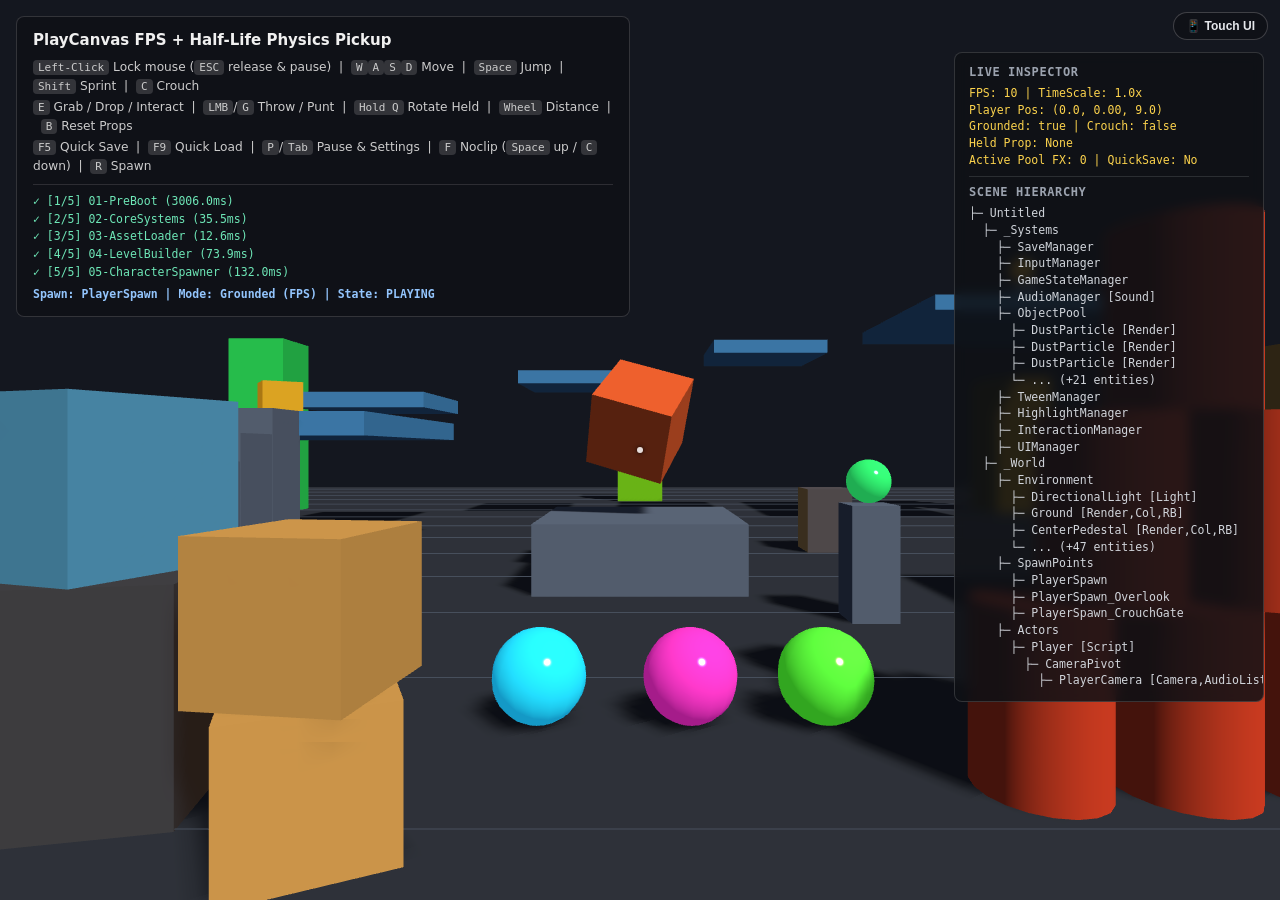
==== index.html @ da71d041 "Deploy static build with mobile FPS controls" ====
<!DOCTYPE html>
<html lang="en">
<head>
  <meta charset="UTF-8" />
  <meta name="viewport" content="width=device-width, initial-scale=1.0, maximum-scale=1.0, user-scalable=no, viewport-fit=cover" />
  <title>PlayCanvas First-Person Platformer — Systems Architecture</title>
  <style>
    html, body {
      margin: 0;
      padding: 0;
      width: 100%;
      height: 100%;
      overflow: hidden;
      background-color: #16181d;
      font-family: system-ui, -apple-system, sans-serif;
      user-select: none;
      -webkit-user-select: none;
      -webkit-touch-callout: none;
      touch-action: none;
      overscroll-behavior: none;
    }
    #application-canvas {
      display: block;
      width: 100%;
      height: 100%;
      cursor: crosshair;
      touch-action: none;
    }
    #crosshair {
      position: absolute;
      top: 50%;
      left: 50%;
      width: 6px;
      height: 6px;
      margin-left: -3px;
      margin-top: -3px;
      border-radius: 50%;
      background: rgba(255, 255, 255, 0.85);
      box-shadow: 0 0 4px rgba(0, 0, 0, 0.8);
      pointer-events: none;
      transition: transform 0.14s ease, background-color 0.14s ease, box-shadow 0.14s ease;
    }
    #crosshair.interactive {
      transform: scale(1.9);
      background: #fbbf24;
      box-shadow: 0 0 10px rgba(251, 191, 36, 0.9);
    }
    #interaction-prompt {
      position: absolute;
      top: calc(50% + 20px);
      left: 50%;
      transform: translateX(-50%) translateY(4px);
      background: rgba(15, 17, 22, 0.88);
      color: #fef3c7;
      border: 1px solid rgba(251, 191, 36, 0.45);
      padding: 6px 14px;
      border-radius: 999px;
      font-size: 13px;
      font-weight: 500;
      pointer-events: none;
      opacity: 0;
      transition: opacity 0.14s ease, transform 0.14s ease;
      backdrop-filter: blur(4px);
      white-space: nowrap;
    }
    #interaction-prompt.visible {
      opacity: 1;
      transform: translateX(-50%) translateY(0);
    }
    #interaction-prompt kbd {
      background: #fbbf24;
      color: #111827;
      font-weight: 700;
      padding: 1px 6px;
      border-radius: 4px;
      margin-right: 6px;
      font-size: 12px;
    }
    #toast-banner {
      position: absolute;
      top: 20px;
      left: 50%;
      transform: translateX(-50%) translateY(-14px);
      background: rgba(17, 24, 39, 0.92);
      color: #f9fafb;
      padding: 8px 18px;
      border-radius: 999px;
      font-size: 13px;
      font-weight: 600;
      border: 1px solid rgba(255, 255, 255, 0.18);
      box-shadow: 0 8px 24px rgba(0, 0, 0, 0.45);
      pointer-events: none;
      opacity: 0;
      transition: opacity 0.2s ease, transform 0.2s ease;
      z-index: 200;
    }
    #toast-banner.visible {
      opacity: 1;
      transform: translateX(-50%) translateY(0);
    }
    #toast-banner.success {
      border-color: rgba(52, 211, 153, 0.6);
      color: #a7f3d0;
    }
    #toast-banner.warn {
      border-color: rgba(251, 191, 36, 0.6);
      color: #fde68a;
    }
    #hud {
      position: absolute;
      top: 16px;
      left: 16px;
      color: #f0f0f0;
      background: rgba(15, 17, 22, 0.82);
      padding: 12px 16px;
      border-radius: 8px;
      pointer-events: none;
      backdrop-filter: blur(6px);
      border: 1px solid rgba(255, 255, 255, 0.15);
      line-height: 1.55;
      max-width: 580px;
    }
    #hud h1 {
      margin: 0 0 6px 0;
      font-size: 15px;
    }
    #hud p {
      margin: 0 0 2px 0;
      font-size: 12.2px;
      color: #ccc;
    }
    #hud kbd {
      background: rgba(255, 255, 255, 0.15);
      padding: 1px 5px;
      border-radius: 4px;
      font-size: 11px;
    }
    #boot-panel {
      margin-top: 8px;
      padding-top: 8px;
      border-top: 1px solid rgba(255, 255, 255, 0.12);
      font-family: ui-monospace, SFMono-Regular, Consolas, monospace;
      font-size: 11.5px;
      color: #6ee7b7;
    }
    #spawn-status {
      margin-top: 4px;
      color: #93c5fd;
      font-weight: 600;
    }
    #inspector-panel {
      position: absolute;
      top: 52px;
      right: 16px;
      width: 280px;
      max-height: calc(100vh - 68px);
      overflow-y: auto;
      color: #e5e7eb;
      background: rgba(15, 17, 22, 0.85);
      padding: 12px 14px;
      border-radius: 8px;
      backdrop-filter: blur(6px);
      border: 1px solid rgba(255, 255, 255, 0.15);
      font-family: ui-monospace, SFMono-Regular, Consolas, monospace;
      font-size: 11.5px;
      pointer-events: auto;
    }
    #inspector-panel h2 {
      margin: 0 0 6px 0;
      font-size: 12px;
      text-transform: uppercase;
      letter-spacing: 0.05em;
      color: #9ca3af;
    }
    #telemetry {
      color: #fcd34d;
      margin-bottom: 8px;
      padding-bottom: 8px;
      border-bottom: 1px solid rgba(255, 255, 255, 0.12);
      white-space: pre-line;
      line-height: 1.45;
    }
    #hierarchy-tree {
      color: #d1d5db;
      line-height: 1.45;
      white-space: pre;
    }
    /* Pause & Settings Modal */
    #pause-modal {
      position: absolute;
      inset: 0;
      background: rgba(9, 11, 16, 0.72);
      backdrop-filter: blur(8px);
      display: none;
      align-items: center;
      justify-content: center;
      z-index: 500;
    }
    #pause-modal.open {
      display: flex;
    }
    .modal-card {
      width: 380px;
      background: rgba(20, 24, 33, 0.96);
      border: 1px solid rgba(255, 255, 255, 0.18);
      border-radius: 12px;
      padding: 20px 24px;
      color: #f3f4f6;
      box-shadow: 0 20px 50px rgba(0, 0, 0, 0.6);
    }
    .modal-card h2 {
      margin: 0 0 4px 0;
      font-size: 18px;
    }
    .modal-subtitle {
      font-size: 12px;
      color: #9ca3af;
      margin-bottom: 16px;
    }
    .setting-row {
      margin-bottom: 12px;
    }
    .setting-label {
      display: flex;
      justify-content: space-between;
      font-size: 12.5px;
      color: #d1d5db;
      margin-bottom: 4px;
    }
    .setting-row input[type="range"] {
      width: 100%;
      accent-color: #3b82f6;
      cursor: pointer;
    }
    #save-slot-meta {
      margin: 12px 0;
      padding: 8px 10px;
      background: rgba(255, 255, 255, 0.05);
      border-radius: 6px;
      font-family: ui-monospace, SFMono-Regular, Consolas, monospace;
      font-size: 11.5px;
      color: #93c5fd;
    }
    .modal-actions {
      display: grid;
      grid-template-columns: 1fr 1fr;
      gap: 8px;
      margin-top: 14px;
    }
    .modal-actions button {
      padding: 8px 12px;
      border-radius: 6px;
      border: 1px solid rgba(255, 255, 255, 0.16);
      background: rgba(55, 65, 81, 0.65);
      color: #f9fafb;
      font-size: 12.5px;
      font-weight: 600;
      cursor: pointer;
      transition: background 0.15s ease;
    }
    .modal-actions button:hover {
      background: rgba(75, 85, 99, 0.9);
    }
    .modal-actions button.primary {
      grid-column: span 2;
      background: #2563eb;
      border-color: #3b82f6;
    }
    .modal-actions button.primary:hover {
      background: #1d4ed8;
    }
    .modal-actions button.danger {
      grid-column: span 2;
      background: rgba(127, 29, 29, 0.55);
      border-color: rgba(239, 68, 68, 0.4);
      color: #fca5a5;
    }
    .modal-actions button.danger:hover {
      background: rgba(153, 27, 27, 0.8);
    }
    #error-overlay {
      display: none;
      position: absolute;
      bottom: 16px;
      left: 16px;
      right: 16px;
      background: rgba(127, 29, 29, 0.95);
      color: #fecaca;
      border: 1px solid #ef4444;
      border-radius: 8px;
      padding: 12px 16px;
      font-family: ui-monospace, SFMono-Regular, Consolas, monospace;
      font-size: 12.5px;
      white-space: pre-wrap;
      z-index: 9999;
    }

    /* ─── Mobile / Touch Controls & Responsive HUD ───────────────────────── */
    #mobile-topbar {
      position: absolute;
      top: max(12px, env(safe-area-inset-top));
      right: max(12px, env(safe-area-inset-right));
      display: flex;
      align-items: center;
      gap: 6px;
      z-index: 300;
      pointer-events: auto;
    }
    body.touch-controls-active #mobile-topbar {
      left: max(12px, env(safe-area-inset-left));
      right: max(12px, env(safe-area-inset-right));
      justify-content: space-between;
    }
    #mobile-quick-actions {
      display: none;
      align-items: center;
      gap: 6px;
      flex-wrap: wrap;
    }
    body.touch-controls-active #mobile-quick-actions {
      display: flex;
    }
    .top-pill {
      background: rgba(15, 17, 22, 0.82);
      color: #e5e7eb;
      border: 1px solid rgba(255, 255, 255, 0.2);
      border-radius: 999px;
      padding: 6px 12px;
      font-size: 12px;
      font-weight: 600;
      cursor: pointer;
      backdrop-filter: blur(6px);
      touch-action: manipulation;
      transition: background 0.14s ease, border-color 0.14s ease, transform 0.1s ease;
    }
    .top-pill:active {
      transform: scale(0.94);
    }
    .top-pill.active {
      background: rgba(37, 99, 235, 0.82);
      border-color: rgba(96, 165, 250, 0.8);
      color: #fff;
    }

    /* Hide desktop keyboard HUD and Inspector by default when Touch UI is active unless Info drawer is toggled */
    body.touch-controls-active:not(.mobile-info-open) #hud,
    body.touch-controls-active:not(.mobile-info-open) #inspector-panel {
      display: none;
    }
    body.touch-controls-active.mobile-info-open #hud {
      top: calc(max(12px, env(safe-area-inset-top)) + 42px);
      left: max(12px, env(safe-area-inset-left));
      max-width: min(360px, calc(100vw - 24px));
      font-size: 11px;
      padding: 8px 12px;
      z-index: 250;
    }
    body.touch-controls-active.mobile-info-open #hud p {
      display: none;
    }
    body.touch-controls-active.mobile-info-open #inspector-panel {
      top: calc(max(12px, env(safe-area-inset-top)) + 42px);
      right: max(12px, env(safe-area-inset-right));
      width: min(250px, calc(100vw - 24px));
      max-height: 45vh;
      z-index: 250;
    }

    #mobile-controls {
      display: none;
      position: absolute;
      inset: 0;
      pointer-events: none;
      z-index: 220;
    }
    body.touch-controls-active:not(.game-paused) #mobile-controls {
      display: block;
    }

    /* Left Virtual Thumbstick */
    #mobile-joystick-zone {
      position: absolute;
      bottom: max(18px, env(safe-area-inset-bottom));
      left: max(18px, env(safe-area-inset-left));
      width: 176px;
      height: 176px;
      pointer-events: auto;
      touch-action: none;
      display: flex;
      align-items: center;
      justify-content: center;
    }
    #joystick-base {
      position: relative;
      width: 126px;
      height: 126px;
      border-radius: 50%;
      background: radial-gradient(circle, rgba(17, 24, 39, 0.35) 0%, rgba(17, 24, 39, 0.68) 100%);
      border: 2px solid rgba(255, 255, 255, 0.24);
      box-shadow: 0 6px 22px rgba(0, 0, 0, 0.45), inset 0 0 14px rgba(255, 255, 255, 0.06);
      backdrop-filter: blur(4px);
      transition: border-color 0.15s ease, box-shadow 0.15s ease;
      pointer-events: none;
    }
    #joystick-base::before,
    #joystick-base::after {
      content: '';
      position: absolute;
      background: rgba(255, 255, 255, 0.1);
      pointer-events: none;
    }
    #joystick-base::before {
      top: 12px;
      bottom: 12px;
      left: 50%;
      width: 1px;
      transform: translateX(-50%);
    }
    #joystick-base::after {
      left: 12px;
      right: 12px;
      top: 50%;
      height: 1px;
      transform: translateY(-50%);
    }
    #joystick-base.active {
      border-color: rgba(147, 197, 253, 0.65);
    }
    #joystick-base.sprinting {
      border-color: rgba(56, 189, 248, 0.95);
      box-shadow: 0 0 20px rgba(56, 189, 248, 0.45), inset 0 0 14px rgba(56, 189, 248, 0.2);
    }
    #joystick-sprint-badge {
      position: absolute;
      top: -22px;
      left: 50%;
      transform: translateX(-50%) scale(0.85);
      background: rgba(14, 165, 233, 0.9);
      color: #f0f9ff;
      font-size: 9.5px;
      font-weight: 800;
      letter-spacing: 0.08em;
      padding: 2px 7px;
      border-radius: 999px;
      opacity: 0;
      transition: opacity 0.14s ease, transform 0.14s ease;
      pointer-events: none;
    }
    #joystick-base.sprinting #joystick-sprint-badge {
      opacity: 1;
      transform: translateX(-50%) scale(1);
    }
    #joystick-stick {
      position: absolute;
      top: 50%;
      left: 50%;
      width: 52px;
      height: 52px;
      margin-top: -26px;
      margin-left: -26px;
      border-radius: 50%;
      background: radial-gradient(circle at 35% 35%, rgba(255, 255, 255, 0.92), rgba(148, 163, 184, 0.78));
      border: 2px solid rgba(255, 255, 255, 0.9);
      box-shadow: 0 4px 12px rgba(0, 0, 0, 0.5);
      pointer-events: none;
    }
    #joystick-base.sprinting #joystick-stick {
      background: radial-gradient(circle at 35% 35%, #e0f2fe, #38bdf8);
      border-color: #bae6fd;
    }

    /* Right Dedicated Jump & Crouch Cluster */
    #mobile-action-cluster {
      position: absolute;
      bottom: max(22px, env(safe-area-inset-bottom));
      right: max(22px, env(safe-area-inset-right));
      display: flex;
      align-items: flex-end;
      gap: 12px;
      pointer-events: auto;
      touch-action: none;
    }
    .action-btn {
      display: flex;
      flex-direction: column;
      align-items: center;
      justify-content: center;
      border-radius: 50%;
      background: rgba(17, 24, 39, 0.72);
      border: 2px solid rgba(255, 255, 255, 0.28);
      color: #f9fafb;
      box-shadow: 0 6px 18px rgba(0, 0, 0, 0.45);
      backdrop-filter: blur(5px);
      cursor: pointer;
      touch-action: none;
      padding: 0;
      transition: transform 0.08s ease, background 0.14s ease, border-color 0.14s ease, box-shadow 0.14s ease;
    }
    .action-btn.pressed,
    .action-btn:active {
      transform: scale(0.92);
      background: rgba(59, 130, 246, 0.55);
      border-color: rgba(147, 197, 253, 0.9);
    }
    .action-btn.toggled {
      background: rgba(217, 119, 6, 0.65);
      border-color: rgba(251, 191, 36, 0.95);
      box-shadow: 0 0 16px rgba(251, 191, 36, 0.45);
    }
    .action-jump {
      width: 78px;
      height: 78px;
    }
    .action-crouch {
      width: 58px;
      height: 58px;
    }
    .action-icon {
      font-size: 18px;
      line-height: 1;
      font-weight: 800;
      margin-bottom: 2px;
      pointer-events: none;
    }
    .action-label {
      font-size: 10px;
      font-weight: 800;
      letter-spacing: 0.06em;
      pointer-events: none;
    }

    /* Right Contextual Interaction Cluster (above Jump/Crouch) */
    #mobile-context-cluster {
      position: absolute;
      bottom: calc(max(22px, env(safe-area-inset-bottom)) + 94px);
      right: max(22px, env(safe-area-inset-right));
      display: flex;
      flex-direction: column;
      align-items: flex-end;
      gap: 10px;
      pointer-events: none;
      touch-action: none;
    }
    #mobile-context-main {
      display: flex;
      align-items: center;
      gap: 10px;
    }
    .ctx-btn {
      display: none;
      flex-direction: column;
      align-items: center;
      justify-content: center;
      min-width: 72px;
      height: 68px;
      padding: 0 14px;
      border-radius: 34px;
      background: rgba(17, 24, 39, 0.85);
      border: 2px solid rgba(255, 255, 255, 0.3);
      color: #fff;
      box-shadow: 0 6px 20px rgba(0, 0, 0, 0.5);
      backdrop-filter: blur(6px);
      cursor: pointer;
      pointer-events: auto;
      touch-action: none;
      transition: transform 0.1s ease, background 0.15s ease, border-color 0.15s ease, box-shadow 0.15s ease;
    }
    .ctx-btn.visible {
      display: flex;
      animation: ctxPopIn 0.14s cubic-bezier(0.2, 0.9, 0.3, 1.15);
    }
    .ctx-btn:active {
      transform: scale(0.92);
    }
    @keyframes ctxPopIn {
      from { transform: scale(0.75); opacity: 0; }
      to { transform: scale(1); opacity: 1; }
    }
    /* Contextual color themes matching HighlightManager styles */
    .ctx-btn.theme-use {
      background: rgba(146, 64, 14, 0.82);
      border-color: #fbbf24;
      box-shadow: 0 0 18px rgba(251, 191, 36, 0.45);
      color: #fef3c7;
    }
    .ctx-btn.theme-grab {
      background: rgba(30, 58, 138, 0.82);
      border-color: #38bdf8;
      box-shadow: 0 0 18px rgba(56, 189, 248, 0.45);
      color: #e0f2fe;
    }
    .ctx-btn.theme-place {
      background: rgba(6, 95, 70, 0.88);
      border-color: #34d399;
      box-shadow: 0 0 22px rgba(52, 211, 153, 0.65);
      color: #d1fae5;
    }
    .ctx-btn.theme-drop {
      background: rgba(31, 41, 55, 0.85);
      border-color: rgba(156, 163, 175, 0.65);
      color: #f3f4f6;
    }
    .ctx-btn.theme-throw {
      background: rgba(124, 45, 18, 0.82);
      border-color: #fb923c;
      box-shadow: 0 0 16px rgba(251, 146, 60, 0.4);
      color: #ffedd5;
    }
    .ctx-icon {
      font-size: 17px;
      line-height: 1.1;
      pointer-events: none;
    }
    .ctx-label {
      font-size: 11px;
      font-weight: 800;
      letter-spacing: 0.06em;
      pointer-events: none;
    }
    .ctx-sub {
      font-size: 9.5px;
      font-weight: 600;
      opacity: 0.88;
      max-width: 110px;
      overflow: hidden;
      text-overflow: ellipsis;
      white-space: nowrap;
      pointer-events: none;
    }
    .ctx-sub:empty {
      display: none;
    }

    /* Held-prop auxiliary tools (Rotate pad + Pull/Push distance) */
    #mobile-held-tools {
      display: none;
      align-items: center;
      gap: 6px;
      pointer-events: auto;
    }
    #mobile-held-tools.visible {
      display: flex;
    }
    .ctx-mini-btn {
      background: rgba(17, 24, 39, 0.82);
      color: #e5e7eb;
      border: 1.5px solid rgba(255, 255, 255, 0.26);
      border-radius: 999px;
      padding: 7px 12px;
      font-size: 11px;
      font-weight: 700;
      cursor: pointer;
      backdrop-filter: blur(5px);
      touch-action: none;
      transition: transform 0.08s ease, background 0.14s ease, border-color 0.14s ease;
    }
    .ctx-mini-btn:active,
    .ctx-mini-btn.active {
      transform: scale(0.93);
      background: rgba(14, 165, 233, 0.65);
      border-color: #7dd3fc;
      color: #fff;
    }

    @media (max-width: 520px) {
      #mobile-joystick-zone {
        width: 148px;
        height: 148px;
      }
      #joystick-base {
        width: 110px;
        height: 110px;
      }
      #joystick-stick {
        width: 46px;
        height: 46px;
        margin-top: -23px;
        margin-left: -23px;
      }
      .action-jump {
        width: 68px;
        height: 68px;
      }
      .action-crouch {
        width: 52px;
        height: 52px;
      }
      #mobile-context-cluster {
        bottom: calc(max(18px, env(safe-area-inset-bottom)) + 82px);
      }
      .modal-card {
        width: calc(100vw - 48px);
        max-width: 360px;
        padding: 16px 18px;
      }
    }
  </style>
  <script>
    window.addEventListener('error', (e) => {
      const box = document.getElementById('error-overlay');
      if (box) {
        box.style.display = 'block';
        box.textContent += `[ERROR] ${e.message} (${e.filename || ''}:${e.lineno || ''})\n`;
      }
    });
    window.addEventListener('unhandledrejection', (e) => {
      const box = document.getElementById('error-overlay');
      if (box) {
        box.style.display = 'block';
        box.textContent += `[PROMISE ERROR] ${e.reason && e.reason.stack ? e.reason.stack : e.reason}\n`;
      }
    });
  </script>
  <script type="module" crossorigin src="./assets/main-9r3piC7k.js"></script>
  <link rel="modulepreload" crossorigin href="./assets/install-Dzl-iPxZ.js">
</head>
<body>
  <div id="crosshair"></div>
  <div id="interaction-prompt"><kbd>E</kbd> Interact</div>
  <div id="toast-banner"></div>

  <!-- Top Mobile / Touch Bar & Quick Actions -->
  <div id="mobile-topbar">
    <div id="mobile-quick-actions">
      <button id="btn-mobile-pause" class="top-pill" type="button">⏸ Menu</button>
      <button id="btn-mobile-reset" class="top-pill" type="button">↻ Props</button>
      <button id="btn-mobile-spawn" class="top-pill" type="button">⚐ Spawn</button>
      <button id="btn-mobile-fly" class="top-pill" type="button">✦ Fly</button>
      <button id="btn-mobile-info" class="top-pill" type="button">ℹ HUD</button>
    </div>
    <button id="btn-touch-toggle" class="top-pill" type="button" title="Toggle Mobile Touch Controls">📱 Touch UI</button>
  </div>

  <!-- Mobile FPS Controls Overlay (Virtual Joystick + Jump/Crouch + Context Interact Buttons) -->
  <div id="mobile-controls">
    <!-- Left Virtual Thumbstick (WASD + Auto-Sprint at outer rim) -->
    <div id="mobile-joystick-zone">
      <div id="joystick-base">
        <div id="joystick-sprint-badge">SPRINT</div>
        <div id="joystick-stick"></div>
      </div>
    </div>

    <!-- Right Contextual Interaction Buttons (Grab / Use / Drop / Place / Throw / Punt / Rotate) -->
    <div id="mobile-context-cluster">
      <div id="mobile-held-tools">
        <button id="btn-dist-near" class="ctx-mini-btn" type="button">− Pull</button>
        <button id="btn-dist-far" class="ctx-mini-btn" type="button">+ Push</button>
        <button id="btn-context-rotate" class="ctx-mini-btn" type="button">🔄 Rotate</button>
      </div>
      <div id="mobile-context-main">
        <button id="btn-context-secondary" class="ctx-btn" type="button">
          <span class="ctx-icon" id="ctx-sec-icon">💥</span>
          <span class="ctx-label" id="ctx-sec-label">PUNT</span>
        </button>
        <button id="btn-context-primary" class="ctx-btn" type="button">
          <span class="ctx-icon" id="ctx-pri-icon">✋</span>
          <span class="ctx-label" id="ctx-pri-label">GRAB</span>
          <span class="ctx-sub" id="ctx-pri-sub"></span>
        </button>
      </div>
    </div>

    <!-- Right Dedicated Movement Cluster (Crouch / Fly-Down + Jump / Fly-Up) -->
    <div id="mobile-action-cluster">
      <button id="btn-mobile-crouch" class="action-btn action-crouch" type="button">
        <span class="action-icon">⌄</span>
        <span class="action-label" id="lbl-mobile-crouch">CROUCH</span>
      </button>
      <button id="btn-mobile-jump" class="action-btn action-jump" type="button">
        <span class="action-icon">⌃</span>
        <span class="action-label" id="lbl-mobile-jump">JUMP</span>
      </button>
    </div>
  </div>

  <div id="hud">
    <h1>PlayCanvas FPS + Half-Life Physics Pickup</h1>
    <!-- Keep in sync with the key map comment at InputManager.bindings (src/systems/input-manager.js) -->
    <p><kbd>Left-Click</kbd> Lock mouse (<kbd>ESC</kbd> release &amp; pause) &nbsp;|&nbsp; <kbd>W</kbd><kbd>A</kbd><kbd>S</kbd><kbd>D</kbd> Move &nbsp;|&nbsp; <kbd>Space</kbd> Jump &nbsp;|&nbsp; <kbd>Shift</kbd> Sprint &nbsp;|&nbsp; <kbd>C</kbd> Crouch</p>
    <p><kbd>E</kbd> Grab / Drop / Interact &nbsp;|&nbsp; <kbd>LMB</kbd>/<kbd>G</kbd> Throw / Punt &nbsp;|&nbsp; <kbd>Hold Q</kbd> Rotate Held &nbsp;|&nbsp; <kbd>Wheel</kbd> Distance &nbsp;|&nbsp; <kbd>B</kbd> Reset Props</p>
    <p><kbd>F5</kbd> Quick Save &nbsp;|&nbsp; <kbd>F9</kbd> Quick Load &nbsp;|&nbsp; <kbd>P</kbd>/<kbd>Tab</kbd> Pause &amp; Settings &nbsp;|&nbsp; <kbd>F</kbd> Noclip (<kbd>Space</kbd> up / <kbd>C</kbd> down) &nbsp;|&nbsp; <kbd>R</kbd> Spawn</p>
    <div id="boot-panel">
      <div id="boot-log">Initializing PlayCanvas...</div>
      <div id="spawn-status"></div>
    </div>
  </div>

  <div id="inspector-panel">
    <h2>Live Inspector</h2>
    <div id="telemetry">Waiting for app...</div>
    <h2>Scene Hierarchy</h2>
    <div id="hierarchy-tree"></div>
  </div>

  <div id="pause-modal">
    <div class="modal-card">
      <h2>Game Paused &amp; Settings</h2>
      <div class="modal-subtitle">Settings persist automatically via <code>SaveManager</code></div>

      <div class="setting-row">
        <div class="setting-label"><span>Master Volume</span><span id="val-master">85%</span></div>
        <input id="slider-master" type="range" min="0" max="1" step="0.05" value="0.85" />
      </div>
      <div class="setting-row">
        <div class="setting-label"><span>Music / Ambient Volume</span><span id="val-music">45%</span></div>
        <input id="slider-music" type="range" min="0" max="1" step="0.05" value="0.45" />
      </div>
      <div class="setting-row">
        <div class="setting-label"><span>SFX Volume</span><span id="val-sfx">85%</span></div>
        <input id="slider-sfx" type="range" min="0" max="1" step="0.05" value="0.85" />
      </div>
      <div class="setting-row">
        <div class="setting-label"><span>Mouse Sensitivity</span><span id="val-sens">0.16</span></div>
        <input id="slider-sens" type="range" min="0.04" max="0.45" step="0.01" value="0.16" />
      </div>
      <div class="setting-row">
        <div class="setting-label"><span>Base Field of View (FOV)</span><span id="val-fov">65°</span></div>
        <input id="slider-fov" type="range" min="50" max="95" step="1" value="65" />
      </div>

      <div id="save-slot-meta">Active QuickSave: None</div>

      <div class="modal-actions">
        <button id="btn-resume" class="primary">Resume Game (P / Tab)</button>
        <button id="btn-quicksave">Quick Save (F5)</button>
        <button id="btn-quickload">Quick Load (F9)</button>
        <button id="btn-clearsave" class="danger">Reset Save &amp; Settings</button>
      </div>
    </div>
  </div>

  <div id="error-overlay"></div>
  <canvas id="application-canvas"></canvas>
</body>
</html>
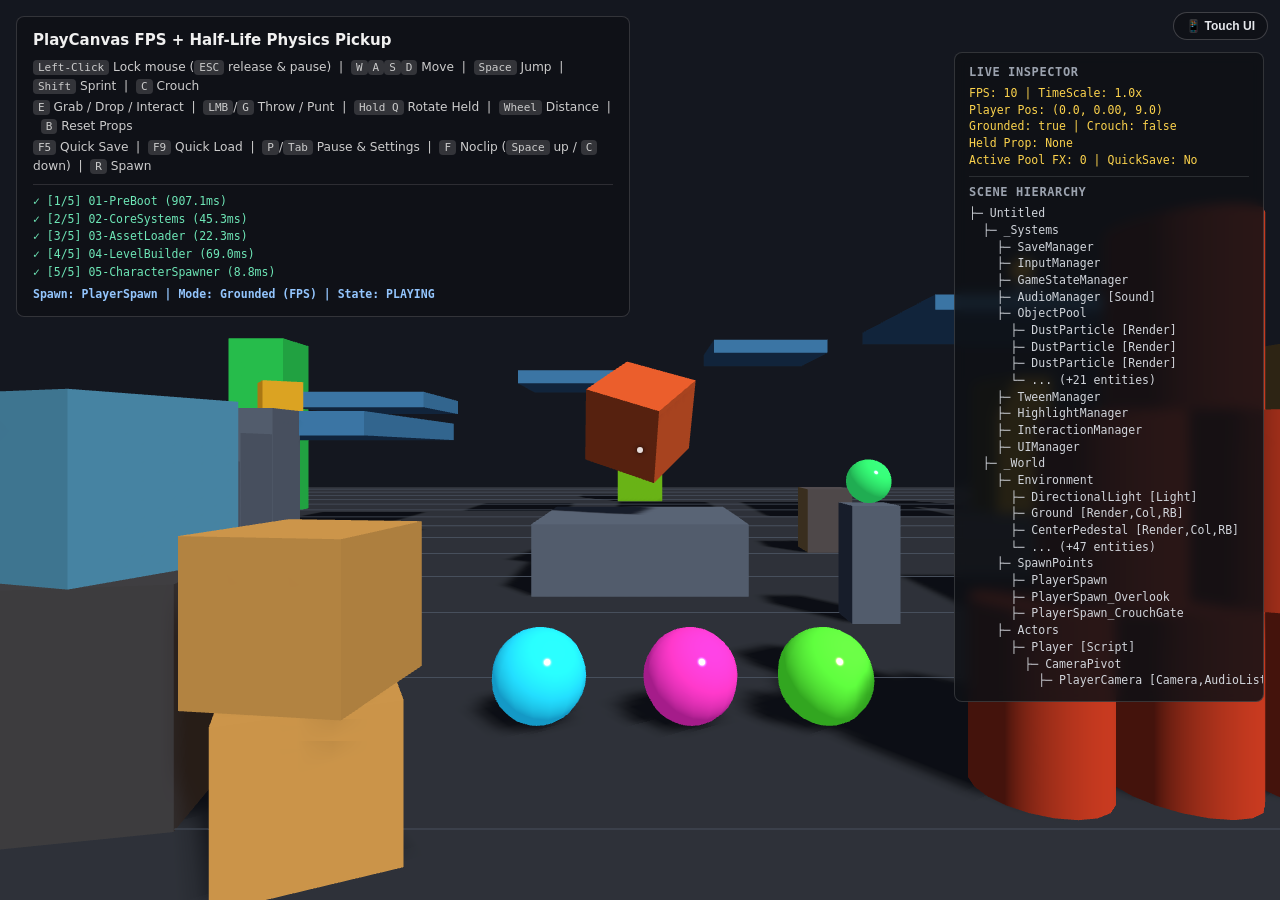
==== commit e0633a14: "Move mobile Jump, Crouch, and Context buttons to upper-right sidebar rail" ====
--- a/index.html
+++ b/index.html
@@ -469,14 +469,25 @@
       border-color: #bae6fd;
     }
 
-    /* Right Dedicated Jump & Crouch Cluster */
+    /* Right-Edge Sidebar Rail (keeps the entire bottom-right clear for thumb camera look!) */
+    #mobile-right-rail {
+      position: absolute;
+      top: calc(max(12px, env(safe-area-inset-top)) + 46px);
+      right: max(10px, env(safe-area-inset-right));
+      display: flex;
+      flex-direction: column;
+      align-items: flex-end;
+      gap: 8px;
+      pointer-events: none;
+      touch-action: none;
+    }
+
+    /* Dedicated Jump & Crouch stacked vertically in the right sidebar */
     #mobile-action-cluster {
-      position: absolute;
-      bottom: max(22px, env(safe-area-inset-bottom));
-      right: max(22px, env(safe-area-inset-right));
-      display: flex;
-      align-items: flex-end;
-      gap: 12px;
+      display: flex;
+      flex-direction: column;
+      align-items: center;
+      gap: 8px;
       pointer-events: auto;
       touch-action: none;
     }
@@ -485,11 +496,11 @@
       flex-direction: column;
       align-items: center;
       justify-content: center;
-      border-radius: 50%;
+      border-radius: 16px;
       background: rgba(17, 24, 39, 0.72);
-      border: 2px solid rgba(255, 255, 255, 0.28);
+      border: 1.5px solid rgba(255, 255, 255, 0.28);
       color: #f9fafb;
-      box-shadow: 0 6px 18px rgba(0, 0, 0, 0.45);
+      box-shadow: 0 4px 14px rgba(0, 0, 0, 0.45);
       backdrop-filter: blur(5px);
       cursor: pointer;
       touch-action: none;
@@ -505,60 +516,59 @@
     .action-btn.toggled {
       background: rgba(217, 119, 6, 0.65);
       border-color: rgba(251, 191, 36, 0.95);
-      box-shadow: 0 0 16px rgba(251, 191, 36, 0.45);
+      box-shadow: 0 0 14px rgba(251, 191, 36, 0.45);
     }
     .action-jump {
-      width: 78px;
-      height: 78px;
+      width: 58px;
+      height: 54px;
     }
     .action-crouch {
       width: 58px;
-      height: 58px;
+      height: 44px;
     }
     .action-icon {
-      font-size: 18px;
+      font-size: 15px;
       line-height: 1;
       font-weight: 800;
-      margin-bottom: 2px;
+      margin-bottom: 1px;
       pointer-events: none;
     }
     .action-label {
-      font-size: 10px;
+      font-size: 9px;
       font-weight: 800;
-      letter-spacing: 0.06em;
-      pointer-events: none;
-    }
-
-    /* Right Contextual Interaction Cluster (above Jump/Crouch) */
+      letter-spacing: 0.05em;
+      pointer-events: none;
+    }
+
+    /* Contextual Interaction Buttons in the Right Sidebar */
     #mobile-context-cluster {
-      position: absolute;
-      bottom: calc(max(22px, env(safe-area-inset-bottom)) + 94px);
-      right: max(22px, env(safe-area-inset-right));
       display: flex;
       flex-direction: column;
       align-items: flex-end;
-      gap: 10px;
+      gap: 6px;
       pointer-events: none;
       touch-action: none;
     }
     #mobile-context-main {
       display: flex;
-      align-items: center;
-      gap: 10px;
+      flex-direction: column;
+      align-items: flex-end;
+      gap: 6px;
     }
     .ctx-btn {
       display: none;
       flex-direction: column;
       align-items: center;
       justify-content: center;
-      min-width: 72px;
-      height: 68px;
-      padding: 0 14px;
-      border-radius: 34px;
+      min-width: 58px;
+      max-width: 96px;
+      min-height: 50px;
+      padding: 6px 10px;
+      border-radius: 14px;
       background: rgba(17, 24, 39, 0.85);
-      border: 2px solid rgba(255, 255, 255, 0.3);
+      border: 1.5px solid rgba(255, 255, 255, 0.3);
       color: #fff;
-      box-shadow: 0 6px 20px rgba(0, 0, 0, 0.5);
+      box-shadow: 0 4px 16px rgba(0, 0, 0, 0.5);
       backdrop-filter: blur(6px);
       cursor: pointer;
       pointer-events: auto;
@@ -580,19 +590,19 @@
     .ctx-btn.theme-use {
       background: rgba(146, 64, 14, 0.82);
       border-color: #fbbf24;
-      box-shadow: 0 0 18px rgba(251, 191, 36, 0.45);
+      box-shadow: 0 0 16px rgba(251, 191, 36, 0.45);
       color: #fef3c7;
     }
     .ctx-btn.theme-grab {
       background: rgba(30, 58, 138, 0.82);
       border-color: #38bdf8;
-      box-shadow: 0 0 18px rgba(56, 189, 248, 0.45);
+      box-shadow: 0 0 16px rgba(56, 189, 248, 0.45);
       color: #e0f2fe;
     }
     .ctx-btn.theme-place {
       background: rgba(6, 95, 70, 0.88);
       border-color: #34d399;
-      box-shadow: 0 0 22px rgba(52, 211, 153, 0.65);
+      box-shadow: 0 0 18px rgba(52, 211, 153, 0.65);
       color: #d1fae5;
     }
     .ctx-btn.theme-drop {
@@ -603,25 +613,25 @@
     .ctx-btn.theme-throw {
       background: rgba(124, 45, 18, 0.82);
       border-color: #fb923c;
-      box-shadow: 0 0 16px rgba(251, 146, 60, 0.4);
+      box-shadow: 0 0 14px rgba(251, 146, 60, 0.4);
       color: #ffedd5;
     }
     .ctx-icon {
-      font-size: 17px;
+      font-size: 14px;
       line-height: 1.1;
       pointer-events: none;
     }
     .ctx-label {
-      font-size: 11px;
+      font-size: 10px;
       font-weight: 800;
-      letter-spacing: 0.06em;
+      letter-spacing: 0.05em;
       pointer-events: none;
     }
     .ctx-sub {
-      font-size: 9.5px;
+      font-size: 8.5px;
       font-weight: 600;
       opacity: 0.88;
-      max-width: 110px;
+      max-width: 82px;
       overflow: hidden;
       text-overflow: ellipsis;
       white-space: nowrap;
@@ -631,11 +641,12 @@
       display: none;
     }
 
-    /* Held-prop auxiliary tools (Rotate pad + Pull/Push distance) */
+    /* Held-prop auxiliary tools stacked in the sidebar */
     #mobile-held-tools {
       display: none;
-      align-items: center;
-      gap: 6px;
+      flex-direction: column;
+      align-items: flex-end;
+      gap: 5px;
       pointer-events: auto;
     }
     #mobile-held-tools.visible {
@@ -645,9 +656,9 @@
       background: rgba(17, 24, 39, 0.82);
       color: #e5e7eb;
       border: 1.5px solid rgba(255, 255, 255, 0.26);
-      border-radius: 999px;
-      padding: 7px 12px;
-      font-size: 11px;
+      border-radius: 10px;
+      padding: 6px 10px;
+      font-size: 10px;
       font-weight: 700;
       cursor: pointer;
       backdrop-filter: blur(5px);
@@ -664,29 +675,18 @@
 
     @media (max-width: 520px) {
       #mobile-joystick-zone {
-        width: 148px;
-        height: 148px;
+        width: 144px;
+        height: 144px;
       }
       #joystick-base {
-        width: 110px;
-        height: 110px;
+        width: 106px;
+        height: 106px;
       }
       #joystick-stick {
-        width: 46px;
-        height: 46px;
-        margin-top: -23px;
-        margin-left: -23px;
-      }
-      .action-jump {
-        width: 68px;
-        height: 68px;
-      }
-      .action-crouch {
-        width: 52px;
-        height: 52px;
-      }
-      #mobile-context-cluster {
-        bottom: calc(max(18px, env(safe-area-inset-bottom)) + 82px);
+        width: 44px;
+        height: 44px;
+        margin-top: -22px;
+        margin-left: -22px;
       }
       .modal-card {
         width: calc(100vw - 48px);
@@ -741,36 +741,37 @@
       </div>
     </div>
 
-    <!-- Right Contextual Interaction Buttons (Grab / Use / Drop / Place / Throw / Punt / Rotate) -->
-    <div id="mobile-context-cluster">
-      <div id="mobile-held-tools">
-        <button id="btn-dist-near" class="ctx-mini-btn" type="button">− Pull</button>
-        <button id="btn-dist-far" class="ctx-mini-btn" type="button">+ Push</button>
-        <button id="btn-context-rotate" class="ctx-mini-btn" type="button">🔄 Rotate</button>
-      </div>
-      <div id="mobile-context-main">
-        <button id="btn-context-secondary" class="ctx-btn" type="button">
-          <span class="ctx-icon" id="ctx-sec-icon">💥</span>
-          <span class="ctx-label" id="ctx-sec-label">PUNT</span>
+    <!-- Right-Edge Sidebar Rail (Jump, Crouch, and Context Interact above the bottom-right camera look area) -->
+    <div id="mobile-right-rail">
+      <div id="mobile-action-cluster">
+        <button id="btn-mobile-jump" class="action-btn action-jump" type="button">
+          <span class="action-icon">⌃</span>
+          <span class="action-label" id="lbl-mobile-jump">JUMP</span>
         </button>
-        <button id="btn-context-primary" class="ctx-btn" type="button">
-          <span class="ctx-icon" id="ctx-pri-icon">✋</span>
-          <span class="ctx-label" id="ctx-pri-label">GRAB</span>
-          <span class="ctx-sub" id="ctx-pri-sub"></span>
+        <button id="btn-mobile-crouch" class="action-btn action-crouch" type="button">
+          <span class="action-icon">⌄</span>
+          <span class="action-label" id="lbl-mobile-crouch">CROUCH</span>
         </button>
       </div>
-    </div>
-
-    <!-- Right Dedicated Movement Cluster (Crouch / Fly-Down + Jump / Fly-Up) -->
-    <div id="mobile-action-cluster">
-      <button id="btn-mobile-crouch" class="action-btn action-crouch" type="button">
-        <span class="action-icon">⌄</span>
-        <span class="action-label" id="lbl-mobile-crouch">CROUCH</span>
-      </button>
-      <button id="btn-mobile-jump" class="action-btn action-jump" type="button">
-        <span class="action-icon">⌃</span>
-        <span class="action-label" id="lbl-mobile-jump">JUMP</span>
-      </button>
+
+      <div id="mobile-context-cluster">
+        <div id="mobile-context-main">
+          <button id="btn-context-primary" class="ctx-btn" type="button">
+            <span class="ctx-icon" id="ctx-pri-icon">✋</span>
+            <span class="ctx-label" id="ctx-pri-label">GRAB</span>
+            <span class="ctx-sub" id="ctx-pri-sub"></span>
+          </button>
+          <button id="btn-context-secondary" class="ctx-btn" type="button">
+            <span class="ctx-icon" id="ctx-sec-icon">💥</span>
+            <span class="ctx-label" id="ctx-sec-label">PUNT</span>
+          </button>
+        </div>
+        <div id="mobile-held-tools">
+          <button id="btn-context-rotate" class="ctx-mini-btn" type="button">🔄 Rotate</button>
+          <button id="btn-dist-far" class="ctx-mini-btn" type="button">+ Push</button>
+          <button id="btn-dist-near" class="ctx-mini-btn" type="button">− Pull</button>
+        </div>
+      </div>
     </div>
   </div>
 
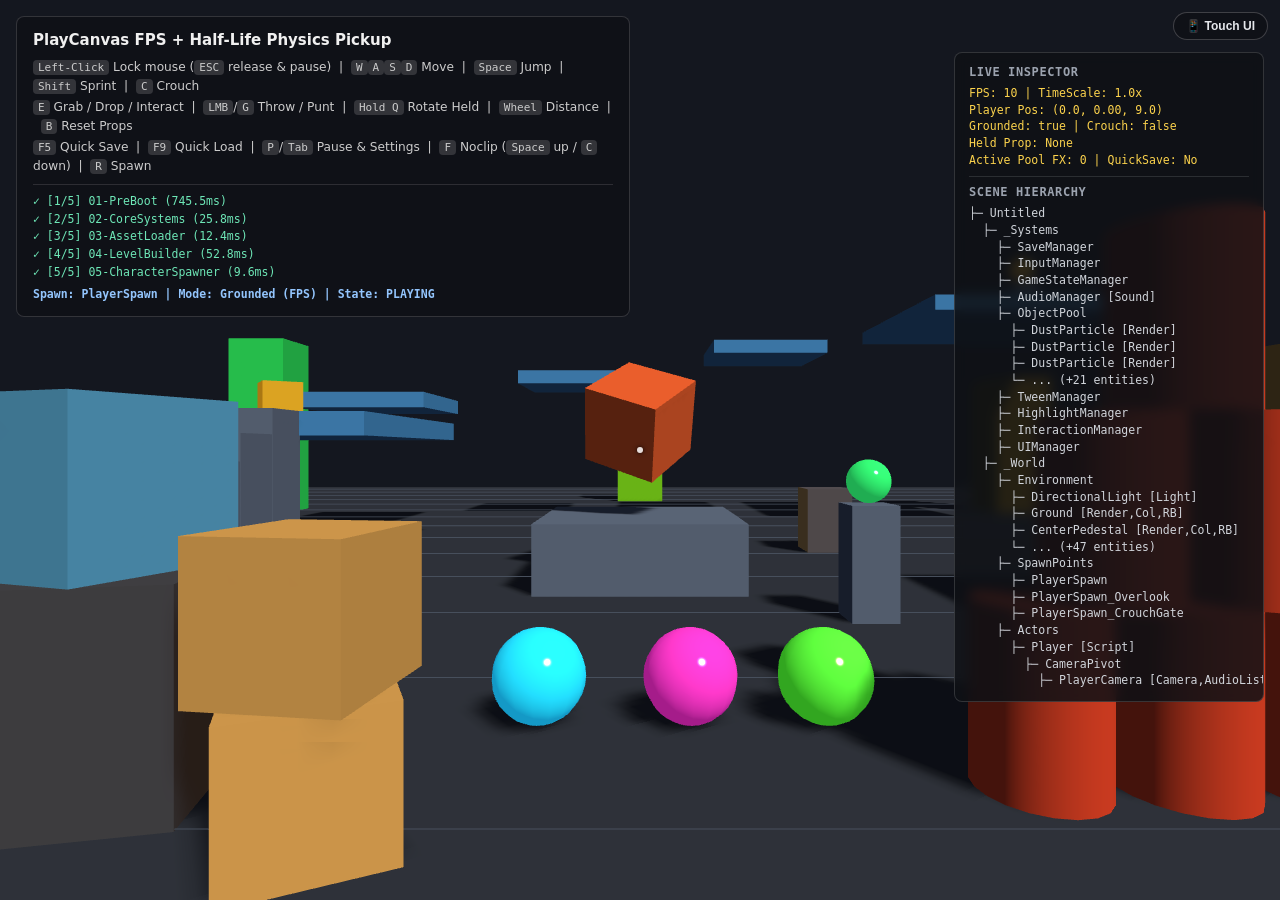
==== commit 4eeca8fa: "Center Jump, Crouch, and Context buttons vertically on the right edge" ====
--- a/index.html
+++ b/index.html
@@ -469,21 +469,20 @@
       border-color: #bae6fd;
     }
 
-    /* Right-Edge Sidebar Rail (keeps the entire bottom-right clear for thumb camera look!) */
+    /* Right-Edge Sidebar Rail (centered on the right; keeps bottom-right clear for camera look) */
     #mobile-right-rail {
       position: absolute;
-      top: calc(max(12px, env(safe-area-inset-top)) + 46px);
+      inset: 0;
+      pointer-events: none;
+      touch-action: none;
+    }
+
+    /* Dedicated Jump & Crouch anchored at the vertical center of the right edge */
+    #mobile-action-cluster {
+      position: absolute;
+      top: 50%;
       right: max(10px, env(safe-area-inset-right));
-      display: flex;
-      flex-direction: column;
-      align-items: flex-end;
-      gap: 8px;
-      pointer-events: none;
-      touch-action: none;
-    }
-
-    /* Dedicated Jump & Crouch stacked vertically in the right sidebar */
-    #mobile-action-cluster {
+      transform: translateY(-50%);
       display: flex;
       flex-direction: column;
       align-items: center;
@@ -540,10 +539,13 @@
       pointer-events: none;
     }
 
-    /* Contextual Interaction Buttons in the Right Sidebar */
+    /* Contextual Interaction Buttons in the Right Sidebar (grow upward just above Jump) */
     #mobile-context-cluster {
-      display: flex;
-      flex-direction: column;
+      position: absolute;
+      bottom: calc(50% + 62px);
+      right: max(10px, env(safe-area-inset-right));
+      display: flex;
+      flex-direction: column-reverse;
       align-items: flex-end;
       gap: 6px;
       pointer-events: none;
@@ -551,7 +553,7 @@
     }
     #mobile-context-main {
       display: flex;
-      flex-direction: column;
+      flex-direction: column-reverse;
       align-items: flex-end;
       gap: 6px;
     }
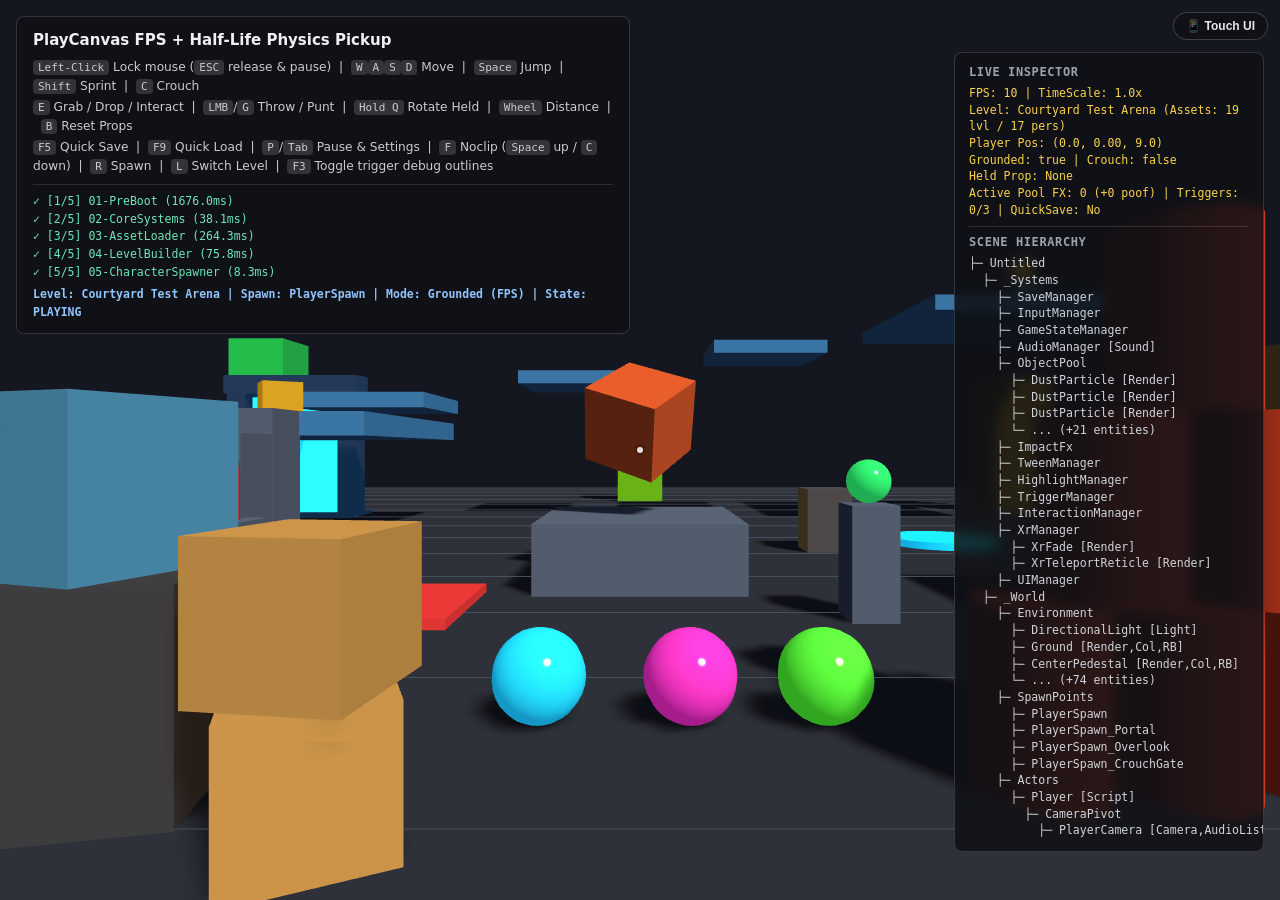
==== commit 15a32e10: "Add sliders and hinges (Mechanism Bench) + latest XR updates" ====
--- a/index.html
+++ b/index.html
@@ -4,698 +4,15 @@
   <meta charset="UTF-8" />
   <meta name="viewport" content="width=device-width, initial-scale=1.0, maximum-scale=1.0, user-scalable=no, viewport-fit=cover" />
   <title>PlayCanvas First-Person Platformer — Systems Architecture</title>
+  <link rel="icon" href="./favicon.svg" />
+  <!-- HUD, menu, touch-control and overlay styles live in src/styles/hud.css (imported by src/main.js). -->
   <style>
-    html, body {
-      margin: 0;
-      padding: 0;
-      width: 100%;
-      height: 100%;
-      overflow: hidden;
-      background-color: #16181d;
-      font-family: system-ui, -apple-system, sans-serif;
-      user-select: none;
-      -webkit-user-select: none;
-      -webkit-touch-callout: none;
-      touch-action: none;
-      overscroll-behavior: none;
-    }
-    #application-canvas {
-      display: block;
-      width: 100%;
-      height: 100%;
-      cursor: crosshair;
-      touch-action: none;
-    }
-    #crosshair {
-      position: absolute;
-      top: 50%;
-      left: 50%;
-      width: 6px;
-      height: 6px;
-      margin-left: -3px;
-      margin-top: -3px;
-      border-radius: 50%;
-      background: rgba(255, 255, 255, 0.85);
-      box-shadow: 0 0 4px rgba(0, 0, 0, 0.8);
-      pointer-events: none;
-      transition: transform 0.14s ease, background-color 0.14s ease, box-shadow 0.14s ease;
-    }
-    #crosshair.interactive {
-      transform: scale(1.9);
-      background: #fbbf24;
-      box-shadow: 0 0 10px rgba(251, 191, 36, 0.9);
-    }
-    #interaction-prompt {
-      position: absolute;
-      top: calc(50% + 20px);
-      left: 50%;
-      transform: translateX(-50%) translateY(4px);
-      background: rgba(15, 17, 22, 0.88);
-      color: #fef3c7;
-      border: 1px solid rgba(251, 191, 36, 0.45);
-      padding: 6px 14px;
-      border-radius: 999px;
-      font-size: 13px;
-      font-weight: 500;
-      pointer-events: none;
-      opacity: 0;
-      transition: opacity 0.14s ease, transform 0.14s ease;
-      backdrop-filter: blur(4px);
-      white-space: nowrap;
-    }
-    #interaction-prompt.visible {
-      opacity: 1;
-      transform: translateX(-50%) translateY(0);
-    }
-    #interaction-prompt kbd {
-      background: #fbbf24;
-      color: #111827;
-      font-weight: 700;
-      padding: 1px 6px;
-      border-radius: 4px;
-      margin-right: 6px;
-      font-size: 12px;
-    }
-    #toast-banner {
-      position: absolute;
-      top: 20px;
-      left: 50%;
-      transform: translateX(-50%) translateY(-14px);
-      background: rgba(17, 24, 39, 0.92);
-      color: #f9fafb;
-      padding: 8px 18px;
-      border-radius: 999px;
-      font-size: 13px;
-      font-weight: 600;
-      border: 1px solid rgba(255, 255, 255, 0.18);
-      box-shadow: 0 8px 24px rgba(0, 0, 0, 0.45);
-      pointer-events: none;
-      opacity: 0;
-      transition: opacity 0.2s ease, transform 0.2s ease;
-      z-index: 200;
-    }
-    #toast-banner.visible {
-      opacity: 1;
-      transform: translateX(-50%) translateY(0);
-    }
-    #toast-banner.success {
-      border-color: rgba(52, 211, 153, 0.6);
-      color: #a7f3d0;
-    }
-    #toast-banner.warn {
-      border-color: rgba(251, 191, 36, 0.6);
-      color: #fde68a;
-    }
-    #hud {
-      position: absolute;
-      top: 16px;
-      left: 16px;
-      color: #f0f0f0;
-      background: rgba(15, 17, 22, 0.82);
-      padding: 12px 16px;
-      border-radius: 8px;
-      pointer-events: none;
-      backdrop-filter: blur(6px);
-      border: 1px solid rgba(255, 255, 255, 0.15);
-      line-height: 1.55;
-      max-width: 580px;
-    }
-    #hud h1 {
-      margin: 0 0 6px 0;
-      font-size: 15px;
-    }
-    #hud p {
-      margin: 0 0 2px 0;
-      font-size: 12.2px;
-      color: #ccc;
-    }
-    #hud kbd {
-      background: rgba(255, 255, 255, 0.15);
-      padding: 1px 5px;
-      border-radius: 4px;
-      font-size: 11px;
-    }
-    #boot-panel {
-      margin-top: 8px;
-      padding-top: 8px;
-      border-top: 1px solid rgba(255, 255, 255, 0.12);
-      font-family: ui-monospace, SFMono-Regular, Consolas, monospace;
-      font-size: 11.5px;
-      color: #6ee7b7;
-    }
-    #spawn-status {
-      margin-top: 4px;
-      color: #93c5fd;
-      font-weight: 600;
-    }
-    #inspector-panel {
-      position: absolute;
-      top: 52px;
-      right: 16px;
-      width: 280px;
-      max-height: calc(100vh - 68px);
-      overflow-y: auto;
-      color: #e5e7eb;
-      background: rgba(15, 17, 22, 0.85);
-      padding: 12px 14px;
-      border-radius: 8px;
-      backdrop-filter: blur(6px);
-      border: 1px solid rgba(255, 255, 255, 0.15);
-      font-family: ui-monospace, SFMono-Regular, Consolas, monospace;
-      font-size: 11.5px;
-      pointer-events: auto;
-    }
-    #inspector-panel h2 {
-      margin: 0 0 6px 0;
-      font-size: 12px;
-      text-transform: uppercase;
-      letter-spacing: 0.05em;
-      color: #9ca3af;
-    }
-    #telemetry {
-      color: #fcd34d;
-      margin-bottom: 8px;
-      padding-bottom: 8px;
-      border-bottom: 1px solid rgba(255, 255, 255, 0.12);
-      white-space: pre-line;
-      line-height: 1.45;
-    }
-    #hierarchy-tree {
-      color: #d1d5db;
-      line-height: 1.45;
-      white-space: pre;
-    }
-    /* Pause & Settings Modal */
-    #pause-modal {
-      position: absolute;
-      inset: 0;
-      background: rgba(9, 11, 16, 0.72);
-      backdrop-filter: blur(8px);
-      display: none;
-      align-items: center;
-      justify-content: center;
-      z-index: 500;
-    }
-    #pause-modal.open {
-      display: flex;
-    }
-    .modal-card {
-      width: 380px;
-      background: rgba(20, 24, 33, 0.96);
-      border: 1px solid rgba(255, 255, 255, 0.18);
-      border-radius: 12px;
-      padding: 20px 24px;
-      color: #f3f4f6;
-      box-shadow: 0 20px 50px rgba(0, 0, 0, 0.6);
-    }
-    .modal-card h2 {
-      margin: 0 0 4px 0;
-      font-size: 18px;
-    }
-    .modal-subtitle {
-      font-size: 12px;
-      color: #9ca3af;
-      margin-bottom: 16px;
-    }
-    .setting-row {
-      margin-bottom: 12px;
-    }
-    .setting-label {
-      display: flex;
-      justify-content: space-between;
-      font-size: 12.5px;
-      color: #d1d5db;
-      margin-bottom: 4px;
-    }
-    .setting-row input[type="range"] {
-      width: 100%;
-      accent-color: #3b82f6;
-      cursor: pointer;
-    }
-    #save-slot-meta {
-      margin: 12px 0;
-      padding: 8px 10px;
-      background: rgba(255, 255, 255, 0.05);
-      border-radius: 6px;
-      font-family: ui-monospace, SFMono-Regular, Consolas, monospace;
-      font-size: 11.5px;
-      color: #93c5fd;
-    }
-    .modal-actions {
-      display: grid;
-      grid-template-columns: 1fr 1fr;
-      gap: 8px;
-      margin-top: 14px;
-    }
-    .modal-actions button {
-      padding: 8px 12px;
-      border-radius: 6px;
-      border: 1px solid rgba(255, 255, 255, 0.16);
-      background: rgba(55, 65, 81, 0.65);
-      color: #f9fafb;
-      font-size: 12.5px;
-      font-weight: 600;
-      cursor: pointer;
-      transition: background 0.15s ease;
-    }
-    .modal-actions button:hover {
-      background: rgba(75, 85, 99, 0.9);
-    }
-    .modal-actions button.primary {
-      grid-column: span 2;
-      background: #2563eb;
-      border-color: #3b82f6;
-    }
-    .modal-actions button.primary:hover {
-      background: #1d4ed8;
-    }
-    .modal-actions button.danger {
-      grid-column: span 2;
-      background: rgba(127, 29, 29, 0.55);
-      border-color: rgba(239, 68, 68, 0.4);
-      color: #fca5a5;
-    }
-    .modal-actions button.danger:hover {
-      background: rgba(153, 27, 27, 0.8);
-    }
-    #error-overlay {
-      display: none;
-      position: absolute;
-      bottom: 16px;
-      left: 16px;
-      right: 16px;
-      background: rgba(127, 29, 29, 0.95);
-      color: #fecaca;
-      border: 1px solid #ef4444;
-      border-radius: 8px;
-      padding: 12px 16px;
-      font-family: ui-monospace, SFMono-Regular, Consolas, monospace;
-      font-size: 12.5px;
-      white-space: pre-wrap;
-      z-index: 9999;
-    }
-
-    /* ─── Mobile / Touch Controls & Responsive HUD ───────────────────────── */
-    #mobile-topbar {
-      position: absolute;
-      top: max(12px, env(safe-area-inset-top));
-      right: max(12px, env(safe-area-inset-right));
-      display: flex;
-      align-items: center;
-      gap: 6px;
-      z-index: 300;
-      pointer-events: auto;
-    }
-    body.touch-controls-active #mobile-topbar {
-      left: max(12px, env(safe-area-inset-left));
-      right: max(12px, env(safe-area-inset-right));
-      justify-content: space-between;
-    }
-    #mobile-quick-actions {
-      display: none;
-      align-items: center;
-      gap: 6px;
-      flex-wrap: wrap;
-    }
-    body.touch-controls-active #mobile-quick-actions {
-      display: flex;
-    }
-    .top-pill {
-      background: rgba(15, 17, 22, 0.82);
-      color: #e5e7eb;
-      border: 1px solid rgba(255, 255, 255, 0.2);
-      border-radius: 999px;
-      padding: 6px 12px;
-      font-size: 12px;
-      font-weight: 600;
-      cursor: pointer;
-      backdrop-filter: blur(6px);
-      touch-action: manipulation;
-      transition: background 0.14s ease, border-color 0.14s ease, transform 0.1s ease;
-    }
-    .top-pill:active {
-      transform: scale(0.94);
-    }
-    .top-pill.active {
-      background: rgba(37, 99, 235, 0.82);
-      border-color: rgba(96, 165, 250, 0.8);
-      color: #fff;
-    }
-
-    /* Hide desktop keyboard HUD and Inspector by default when Touch UI is active unless Info drawer is toggled */
-    body.touch-controls-active:not(.mobile-info-open) #hud,
-    body.touch-controls-active:not(.mobile-info-open) #inspector-panel {
-      display: none;
-    }
-    body.touch-controls-active.mobile-info-open #hud {
-      top: calc(max(12px, env(safe-area-inset-top)) + 42px);
-      left: max(12px, env(safe-area-inset-left));
-      max-width: min(360px, calc(100vw - 24px));
-      font-size: 11px;
-      padding: 8px 12px;
-      z-index: 250;
-    }
-    body.touch-controls-active.mobile-info-open #hud p {
-      display: none;
-    }
-    body.touch-controls-active.mobile-info-open #inspector-panel {
-      top: calc(max(12px, env(safe-area-inset-top)) + 42px);
-      right: max(12px, env(safe-area-inset-right));
-      width: min(250px, calc(100vw - 24px));
-      max-height: 45vh;
-      z-index: 250;
-    }
-
-    #mobile-controls {
-      display: none;
-      position: absolute;
-      inset: 0;
-      pointer-events: none;
-      z-index: 220;
-    }
-    body.touch-controls-active:not(.game-paused) #mobile-controls {
-      display: block;
-    }
-
-    /* Left Virtual Thumbstick */
-    #mobile-joystick-zone {
-      position: absolute;
-      bottom: max(18px, env(safe-area-inset-bottom));
-      left: max(18px, env(safe-area-inset-left));
-      width: 176px;
-      height: 176px;
-      pointer-events: auto;
-      touch-action: none;
-      display: flex;
-      align-items: center;
-      justify-content: center;
-    }
-    #joystick-base {
-      position: relative;
-      width: 126px;
-      height: 126px;
-      border-radius: 50%;
-      background: radial-gradient(circle, rgba(17, 24, 39, 0.35) 0%, rgba(17, 24, 39, 0.68) 100%);
-      border: 2px solid rgba(255, 255, 255, 0.24);
-      box-shadow: 0 6px 22px rgba(0, 0, 0, 0.45), inset 0 0 14px rgba(255, 255, 255, 0.06);
-      backdrop-filter: blur(4px);
-      transition: border-color 0.15s ease, box-shadow 0.15s ease;
-      pointer-events: none;
-    }
-    #joystick-base::before,
-    #joystick-base::after {
-      content: '';
-      position: absolute;
-      background: rgba(255, 255, 255, 0.1);
-      pointer-events: none;
-    }
-    #joystick-base::before {
-      top: 12px;
-      bottom: 12px;
-      left: 50%;
-      width: 1px;
-      transform: translateX(-50%);
-    }
-    #joystick-base::after {
-      left: 12px;
-      right: 12px;
-      top: 50%;
-      height: 1px;
-      transform: translateY(-50%);
-    }
-    #joystick-base.active {
-      border-color: rgba(147, 197, 253, 0.65);
-    }
-    #joystick-base.sprinting {
-      border-color: rgba(56, 189, 248, 0.95);
-      box-shadow: 0 0 20px rgba(56, 189, 248, 0.45), inset 0 0 14px rgba(56, 189, 248, 0.2);
-    }
-    #joystick-sprint-badge {
-      position: absolute;
-      top: -22px;
-      left: 50%;
-      transform: translateX(-50%) scale(0.85);
-      background: rgba(14, 165, 233, 0.9);
-      color: #f0f9ff;
-      font-size: 9.5px;
-      font-weight: 800;
-      letter-spacing: 0.08em;
-      padding: 2px 7px;
-      border-radius: 999px;
-      opacity: 0;
-      transition: opacity 0.14s ease, transform 0.14s ease;
-      pointer-events: none;
-    }
-    #joystick-base.sprinting #joystick-sprint-badge {
-      opacity: 1;
-      transform: translateX(-50%) scale(1);
-    }
-    #joystick-stick {
-      position: absolute;
-      top: 50%;
-      left: 50%;
-      width: 52px;
-      height: 52px;
-      margin-top: -26px;
-      margin-left: -26px;
-      border-radius: 50%;
-      background: radial-gradient(circle at 35% 35%, rgba(255, 255, 255, 0.92), rgba(148, 163, 184, 0.78));
-      border: 2px solid rgba(255, 255, 255, 0.9);
-      box-shadow: 0 4px 12px rgba(0, 0, 0, 0.5);
-      pointer-events: none;
-    }
-    #joystick-base.sprinting #joystick-stick {
-      background: radial-gradient(circle at 35% 35%, #e0f2fe, #38bdf8);
-      border-color: #bae6fd;
-    }
-
-    /* Right-Edge Sidebar Rail (centered on the right; keeps bottom-right clear for camera look) */
-    #mobile-right-rail {
-      position: absolute;
-      inset: 0;
-      pointer-events: none;
-      touch-action: none;
-    }
-
-    /* Dedicated Jump & Crouch anchored at the vertical center of the right edge */
-    #mobile-action-cluster {
-      position: absolute;
-      top: 50%;
-      right: max(10px, env(safe-area-inset-right));
-      transform: translateY(-50%);
-      display: flex;
-      flex-direction: column;
-      align-items: center;
-      gap: 8px;
-      pointer-events: auto;
-      touch-action: none;
-    }
-    .action-btn {
-      display: flex;
-      flex-direction: column;
-      align-items: center;
-      justify-content: center;
-      border-radius: 16px;
-      background: rgba(17, 24, 39, 0.72);
-      border: 1.5px solid rgba(255, 255, 255, 0.28);
-      color: #f9fafb;
-      box-shadow: 0 4px 14px rgba(0, 0, 0, 0.45);
-      backdrop-filter: blur(5px);
-      cursor: pointer;
-      touch-action: none;
-      padding: 0;
-      transition: transform 0.08s ease, background 0.14s ease, border-color 0.14s ease, box-shadow 0.14s ease;
-    }
-    .action-btn.pressed,
-    .action-btn:active {
-      transform: scale(0.92);
-      background: rgba(59, 130, 246, 0.55);
-      border-color: rgba(147, 197, 253, 0.9);
-    }
-    .action-btn.toggled {
-      background: rgba(217, 119, 6, 0.65);
-      border-color: rgba(251, 191, 36, 0.95);
-      box-shadow: 0 0 14px rgba(251, 191, 36, 0.45);
-    }
-    .action-jump {
-      width: 58px;
-      height: 54px;
-    }
-    .action-crouch {
-      width: 58px;
-      height: 44px;
-    }
-    .action-icon {
-      font-size: 15px;
-      line-height: 1;
-      font-weight: 800;
-      margin-bottom: 1px;
-      pointer-events: none;
-    }
-    .action-label {
-      font-size: 9px;
-      font-weight: 800;
-      letter-spacing: 0.05em;
-      pointer-events: none;
-    }
-
-    /* Contextual Interaction Buttons in the Right Sidebar (grow upward just above Jump) */
-    #mobile-context-cluster {
-      position: absolute;
-      bottom: calc(50% + 62px);
-      right: max(10px, env(safe-area-inset-right));
-      display: flex;
-      flex-direction: column-reverse;
-      align-items: flex-end;
-      gap: 6px;
-      pointer-events: none;
-      touch-action: none;
-    }
-    #mobile-context-main {
-      display: flex;
-      flex-direction: column-reverse;
-      align-items: flex-end;
-      gap: 6px;
-    }
-    .ctx-btn {
-      display: none;
-      flex-direction: column;
-      align-items: center;
-      justify-content: center;
-      min-width: 58px;
-      max-width: 96px;
-      min-height: 50px;
-      padding: 6px 10px;
-      border-radius: 14px;
-      background: rgba(17, 24, 39, 0.85);
-      border: 1.5px solid rgba(255, 255, 255, 0.3);
-      color: #fff;
-      box-shadow: 0 4px 16px rgba(0, 0, 0, 0.5);
-      backdrop-filter: blur(6px);
-      cursor: pointer;
-      pointer-events: auto;
-      touch-action: none;
-      transition: transform 0.1s ease, background 0.15s ease, border-color 0.15s ease, box-shadow 0.15s ease;
-    }
-    .ctx-btn.visible {
-      display: flex;
-      animation: ctxPopIn 0.14s cubic-bezier(0.2, 0.9, 0.3, 1.15);
-    }
-    .ctx-btn:active {
-      transform: scale(0.92);
-    }
-    @keyframes ctxPopIn {
-      from { transform: scale(0.75); opacity: 0; }
-      to { transform: scale(1); opacity: 1; }
-    }
-    /* Contextual color themes matching HighlightManager styles */
-    .ctx-btn.theme-use {
-      background: rgba(146, 64, 14, 0.82);
-      border-color: #fbbf24;
-      box-shadow: 0 0 16px rgba(251, 191, 36, 0.45);
-      color: #fef3c7;
-    }
-    .ctx-btn.theme-grab {
-      background: rgba(30, 58, 138, 0.82);
-      border-color: #38bdf8;
-      box-shadow: 0 0 16px rgba(56, 189, 248, 0.45);
-      color: #e0f2fe;
-    }
-    .ctx-btn.theme-place {
-      background: rgba(6, 95, 70, 0.88);
-      border-color: #34d399;
-      box-shadow: 0 0 18px rgba(52, 211, 153, 0.65);
-      color: #d1fae5;
-    }
-    .ctx-btn.theme-drop {
-      background: rgba(31, 41, 55, 0.85);
-      border-color: rgba(156, 163, 175, 0.65);
-      color: #f3f4f6;
-    }
-    .ctx-btn.theme-throw {
-      background: rgba(124, 45, 18, 0.82);
-      border-color: #fb923c;
-      box-shadow: 0 0 14px rgba(251, 146, 60, 0.4);
-      color: #ffedd5;
-    }
-    .ctx-icon {
-      font-size: 14px;
-      line-height: 1.1;
-      pointer-events: none;
-    }
-    .ctx-label {
-      font-size: 10px;
-      font-weight: 800;
-      letter-spacing: 0.05em;
-      pointer-events: none;
-    }
-    .ctx-sub {
-      font-size: 8.5px;
-      font-weight: 600;
-      opacity: 0.88;
-      max-width: 82px;
-      overflow: hidden;
-      text-overflow: ellipsis;
-      white-space: nowrap;
-      pointer-events: none;
-    }
-    .ctx-sub:empty {
-      display: none;
-    }
-
-    /* Held-prop auxiliary tools stacked in the sidebar */
-    #mobile-held-tools {
-      display: none;
-      flex-direction: column;
-      align-items: flex-end;
-      gap: 5px;
-      pointer-events: auto;
-    }
-    #mobile-held-tools.visible {
-      display: flex;
-    }
-    .ctx-mini-btn {
-      background: rgba(17, 24, 39, 0.82);
-      color: #e5e7eb;
-      border: 1.5px solid rgba(255, 255, 255, 0.26);
-      border-radius: 10px;
-      padding: 6px 10px;
-      font-size: 10px;
-      font-weight: 700;
-      cursor: pointer;
-      backdrop-filter: blur(5px);
-      touch-action: none;
-      transition: transform 0.08s ease, background 0.14s ease, border-color 0.14s ease;
-    }
-    .ctx-mini-btn:active,
-    .ctx-mini-btn.active {
-      transform: scale(0.93);
-      background: rgba(14, 165, 233, 0.65);
-      border-color: #7dd3fc;
-      color: #fff;
-    }
-
-    @media (max-width: 520px) {
-      #mobile-joystick-zone {
-        width: 144px;
-        height: 144px;
-      }
-      #joystick-base {
-        width: 106px;
-        height: 106px;
-      }
-      #joystick-stick {
-        width: 44px;
-        height: 44px;
-        margin-top: -22px;
-        margin-left: -22px;
-      }
-      .modal-card {
-        width: calc(100vw - 48px);
-        max-width: 360px;
-        padding: 16px 18px;
-      }
-    }
+    /* Critical pre-paint rule. hud.css arrives via the JS module graph (a <style> tag injected in dev,
+       a <link> in builds), so until it applies keep the page dark and the HUD / menu / touch markup
+       hidden instead of flashing it unstyled. The error overlay stays visible so boot errors still show.
+       The matching reveal rule is the last rule in hud.css; keep the two selectors in sync. */
+    html, body { margin: 0; height: 100%; overflow: hidden; background-color: #16181d; }
+    body > :not(#application-canvas):not(#error-overlay) { visibility: hidden; }
   </style>
   <script>
     window.addEventListener('error', (e) => {
@@ -713,13 +30,23 @@
       }
     });
   </script>
-  <script type="module" crossorigin src="./assets/main-9r3piC7k.js"></script>
-  <link rel="modulepreload" crossorigin href="./assets/install-Dzl-iPxZ.js">
+  <script type="module" crossorigin src="./assets/main-h3a6uPcO.js"></script>
+  <link rel="stylesheet" crossorigin href="./assets/main-D4LRnLMg.css">
 </head>
 <body>
   <div id="crosshair"></div>
   <div id="interaction-prompt"><kbd>E</kbd> Interact</div>
   <div id="toast-banner"></div>
+
+  <div id="loading-overlay">
+    <div class="loading-card">
+      <div id="loading-title">Streaming Level...</div>
+      <div class="loading-bar-track">
+        <div id="loading-bar-fill"></div>
+      </div>
+      <div id="loading-sub">Loading assets (0%)</div>
+    </div>
+  </div>
 
   <!-- Top Mobile / Touch Bar & Quick Actions -->
   <div id="mobile-topbar">
@@ -727,9 +54,12 @@
       <button id="btn-mobile-pause" class="top-pill" type="button">⏸ Menu</button>
       <button id="btn-mobile-reset" class="top-pill" type="button">↻ Props</button>
       <button id="btn-mobile-spawn" class="top-pill" type="button">⚐ Spawn</button>
+      <button id="btn-mobile-level" class="top-pill" type="button">🌀 Level</button>
       <button id="btn-mobile-fly" class="top-pill" type="button">✦ Fly</button>
       <button id="btn-mobile-info" class="top-pill" type="button">ℹ HUD</button>
     </div>
+    <!-- Shown by XrManager only when immersive VR is available (HTTPS / localhost + headset or emulator) -->
+    <button id="btn-enter-vr" class="top-pill" type="button" title="Enter WebXR VR" hidden>🥽 Enter VR</button>
     <button id="btn-touch-toggle" class="top-pill" type="button" title="Toggle Mobile Touch Controls">📱 Touch UI</button>
   </div>
 
@@ -782,7 +112,7 @@
     <!-- Keep in sync with the key map comment at InputManager.bindings (src/systems/input-manager.js) -->
     <p><kbd>Left-Click</kbd> Lock mouse (<kbd>ESC</kbd> release &amp; pause) &nbsp;|&nbsp; <kbd>W</kbd><kbd>A</kbd><kbd>S</kbd><kbd>D</kbd> Move &nbsp;|&nbsp; <kbd>Space</kbd> Jump &nbsp;|&nbsp; <kbd>Shift</kbd> Sprint &nbsp;|&nbsp; <kbd>C</kbd> Crouch</p>
     <p><kbd>E</kbd> Grab / Drop / Interact &nbsp;|&nbsp; <kbd>LMB</kbd>/<kbd>G</kbd> Throw / Punt &nbsp;|&nbsp; <kbd>Hold Q</kbd> Rotate Held &nbsp;|&nbsp; <kbd>Wheel</kbd> Distance &nbsp;|&nbsp; <kbd>B</kbd> Reset Props</p>
-    <p><kbd>F5</kbd> Quick Save &nbsp;|&nbsp; <kbd>F9</kbd> Quick Load &nbsp;|&nbsp; <kbd>P</kbd>/<kbd>Tab</kbd> Pause &amp; Settings &nbsp;|&nbsp; <kbd>F</kbd> Noclip (<kbd>Space</kbd> up / <kbd>C</kbd> down) &nbsp;|&nbsp; <kbd>R</kbd> Spawn</p>
+    <p><kbd>F5</kbd> Quick Save &nbsp;|&nbsp; <kbd>F9</kbd> Quick Load &nbsp;|&nbsp; <kbd>P</kbd>/<kbd>Tab</kbd> Pause &amp; Settings &nbsp;|&nbsp; <kbd>F</kbd> Noclip (<kbd>Space</kbd> up / <kbd>C</kbd> down) &nbsp;|&nbsp; <kbd>R</kbd> Spawn &nbsp;|&nbsp; <kbd>L</kbd> Switch Level &nbsp;|&nbsp; <kbd>F3</kbd> Toggle trigger debug outlines</p>
     <div id="boot-panel">
       <div id="boot-log">Initializing PlayCanvas...</div>
       <div id="spawn-status"></div>
@@ -828,6 +158,7 @@
         <button id="btn-resume" class="primary">Resume Game (P / Tab)</button>
         <button id="btn-quicksave">Quick Save (F5)</button>
         <button id="btn-quickload">Quick Load (F9)</button>
+        <button id="btn-switch-level" style="grid-column: span 2;">Switch Level (L)</button>
         <button id="btn-clearsave" class="danger">Reset Save &amp; Settings</button>
       </div>
     </div>
--- a/assets/main-D4LRnLMg.css
+++ b/assets/main-D4LRnLMg.css
@@ -0,0 +1 @@
+html,body{margin:0;padding:0;width:100%;height:100%;overflow:hidden;background-color:#16181d;font-family:system-ui,-apple-system,sans-serif;user-select:none;-webkit-user-select:none;-webkit-touch-callout:none;touch-action:none;overscroll-behavior:none}#application-canvas{display:block;width:100%;height:100%;cursor:crosshair;touch-action:none}#crosshair{position:absolute;top:50%;left:50%;width:6px;height:6px;margin-left:-3px;margin-top:-3px;border-radius:50%;background:#ffffffd9;box-shadow:0 0 4px #000c;pointer-events:none;transition:transform .14s ease,background-color .14s ease,box-shadow .14s ease}#crosshair.interactive{transform:scale(1.9);background:#fbbf24;box-shadow:0 0 10px #fbbf24e6}#interaction-prompt{position:absolute;top:calc(50% + 20px);left:50%;transform:translate(-50%) translateY(4px);background:#0f1116e0;color:#fef3c7;border:1px solid rgba(251,191,36,.45);padding:6px 14px;border-radius:999px;font-size:13px;font-weight:500;pointer-events:none;opacity:0;transition:opacity .14s ease,transform .14s ease;-webkit-backdrop-filter:blur(4px);backdrop-filter:blur(4px);white-space:nowrap}#interaction-prompt.visible{opacity:1;transform:translate(-50%) translateY(0)}#interaction-prompt kbd{background:#fbbf24;color:#111827;font-weight:700;padding:1px 6px;border-radius:4px;margin-right:6px;font-size:12px}#toast-banner{position:absolute;top:20px;left:50%;transform:translate(-50%) translateY(-14px);background:#111827eb;color:#f9fafb;padding:8px 18px;border-radius:999px;font-size:13px;font-weight:600;border:1px solid rgba(255,255,255,.18);box-shadow:0 8px 24px #00000073;pointer-events:none;opacity:0;transition:opacity .2s ease,transform .2s ease;z-index:200}#toast-banner.visible{opacity:1;transform:translate(-50%) translateY(0)}#toast-banner.success{border-color:#34d39999;color:#a7f3d0}#toast-banner.warn{border-color:#fbbf2499;color:#fde68a}#hud{position:absolute;top:16px;left:16px;color:#f0f0f0;background:#0f1116d1;padding:12px 16px;border-radius:8px;pointer-events:none;-webkit-backdrop-filter:blur(6px);backdrop-filter:blur(6px);border:1px solid rgba(255,255,255,.15);line-height:1.55;max-width:580px}#hud h1{margin:0 0 6px;font-size:15px}#hud p{margin:0 0 2px;font-size:12.2px;color:#ccc}#hud kbd{background:#ffffff26;padding:1px 5px;border-radius:4px;font-size:11px}#boot-panel{margin-top:8px;padding-top:8px;border-top:1px solid rgba(255,255,255,.12);font-family:ui-monospace,SFMono-Regular,Consolas,monospace;font-size:11.5px;color:#6ee7b7}#spawn-status{margin-top:4px;color:#93c5fd;font-weight:600}#inspector-panel{position:absolute;top:52px;right:16px;width:280px;max-height:calc(100vh - 68px);overflow-y:auto;color:#e5e7eb;background:#0f1116d9;padding:12px 14px;border-radius:8px;-webkit-backdrop-filter:blur(6px);backdrop-filter:blur(6px);border:1px solid rgba(255,255,255,.15);font-family:ui-monospace,SFMono-Regular,Consolas,monospace;font-size:11.5px;pointer-events:auto}#inspector-panel h2{margin:0 0 6px;font-size:12px;text-transform:uppercase;letter-spacing:.05em;color:#9ca3af}#telemetry{color:#fcd34d;margin-bottom:8px;padding-bottom:8px;border-bottom:1px solid rgba(255,255,255,.12);white-space:pre-line;line-height:1.45}#hierarchy-tree{color:#d1d5db;line-height:1.45;white-space:pre}#pause-modal{position:absolute;inset:0;background:#090b10b8;-webkit-backdrop-filter:blur(8px);backdrop-filter:blur(8px);display:none;align-items:center;justify-content:center;z-index:500}#pause-modal.open{display:flex}.modal-card{width:380px;background:#141821f5;border:1px solid rgba(255,255,255,.18);border-radius:12px;padding:20px 24px;color:#f3f4f6;box-shadow:0 20px 50px #0009}.modal-card h2{margin:0 0 4px;font-size:18px}.modal-subtitle{font-size:12px;color:#9ca3af;margin-bottom:16px}.setting-row{margin-bottom:12px}.setting-label{display:flex;justify-content:space-between;font-size:12.5px;color:#d1d5db;margin-bottom:4px}.setting-row input[type=range]{width:100%;accent-color:#3b82f6;cursor:pointer}#save-slot-meta{margin:12px 0;padding:8px 10px;background:#ffffff0d;border-radius:6px;font-family:ui-monospace,SFMono-Regular,Consolas,monospace;font-size:11.5px;color:#93c5fd}.modal-actions{display:grid;grid-template-columns:1fr 1fr;gap:8px;margin-top:14px}.modal-actions button{padding:8px 12px;border-radius:6px;border:1px solid rgba(255,255,255,.16);background:#374151a6;color:#f9fafb;font-size:12.5px;font-weight:600;cursor:pointer;transition:background .15s ease}.modal-actions button:hover{background:#4b5563e6}.modal-actions button.primary{grid-column:span 2;background:#2563eb;border-color:#3b82f6}.modal-actions button.primary:hover{background:#1d4ed8}.modal-actions button.danger{grid-column:span 2;background:#7f1d1d8c;border-color:#ef444466;color:#fca5a5}.modal-actions button.danger:hover{background:#991b1bcc}#error-overlay{display:none;position:absolute;bottom:16px;left:16px;right:16px;background:#7f1d1df2;color:#fecaca;border:1px solid #ef4444;border-radius:8px;padding:12px 16px;font-family:ui-monospace,SFMono-Regular,Consolas,monospace;font-size:12.5px;white-space:pre-wrap;z-index:9999}#loading-overlay{position:absolute;inset:0;display:flex;align-items:center;justify-content:center;background:#0a0c12c2;-webkit-backdrop-filter:blur(8px);backdrop-filter:blur(8px);opacity:0;pointer-events:none;transition:opacity .22s ease;z-index:600}#loading-overlay.visible{opacity:1;pointer-events:auto}.loading-card{width:min(360px,calc(100vw - 48px));background:#111827f0;border:1px solid rgba(255,255,255,.16);border-radius:12px;padding:18px 22px;box-shadow:0 18px 44px #0000008c;text-align:center}#loading-title{font-size:15px;font-weight:700;color:#f9fafb;margin-bottom:12px;letter-spacing:.02em}.loading-bar-track{width:100%;height:8px;background:#ffffff1a;border-radius:999px;overflow:hidden;margin-bottom:8px}#loading-bar-fill{width:0%;height:100%;background:linear-gradient(90deg,#3b82f6,#34d399);border-radius:999px;transition:width .15s ease}#loading-sub{font-family:ui-monospace,SFMono-Regular,Consolas,monospace;font-size:11.5px;color:#93c5fd}#mobile-topbar{position:absolute;top:max(12px,env(safe-area-inset-top));right:max(12px,env(safe-area-inset-right));display:flex;align-items:center;gap:6px;z-index:300;pointer-events:auto}body.touch-controls-active #mobile-topbar{left:max(12px,env(safe-area-inset-left));right:max(12px,env(safe-area-inset-right));justify-content:space-between}#mobile-quick-actions{display:none;align-items:center;gap:6px;flex-wrap:wrap}body.touch-controls-active #mobile-quick-actions{display:flex}.top-pill{background:#0f1116d1;color:#e5e7eb;border:1px solid rgba(255,255,255,.2);border-radius:999px;padding:6px 12px;font-size:12px;font-weight:600;cursor:pointer;-webkit-backdrop-filter:blur(6px);backdrop-filter:blur(6px);touch-action:manipulation;transition:background .14s ease,border-color .14s ease,transform .1s ease}.top-pill:active{transform:scale(.94)}.top-pill.active{background:#2563ebd1;border-color:#60a5facc;color:#fff}.top-pill[hidden]{display:none}body.touch-controls-active:not(.mobile-info-open) #hud,body.touch-controls-active:not(.mobile-info-open) #inspector-panel{display:none}body.touch-controls-active.mobile-info-open #hud{top:calc(max(12px,env(safe-area-inset-top)) + 42px);left:max(12px,env(safe-area-inset-left));max-width:min(360px,calc(100vw - 24px));font-size:11px;padding:8px 12px;z-index:250}body.touch-controls-active.mobile-info-open #hud p{display:none}body.touch-controls-active.mobile-info-open #inspector-panel{top:calc(max(12px,env(safe-area-inset-top)) + 42px);right:max(12px,env(safe-area-inset-right));width:min(250px,calc(100vw - 24px));max-height:45vh;z-index:250}#mobile-controls{display:none;position:absolute;inset:0;pointer-events:none;z-index:220}body.touch-controls-active:not(.game-paused) #mobile-controls{display:block}#mobile-joystick-zone{position:absolute;bottom:max(18px,env(safe-area-inset-bottom));left:max(18px,env(safe-area-inset-left));width:176px;height:176px;pointer-events:auto;touch-action:none;display:flex;align-items:center;justify-content:center}#joystick-base{position:relative;width:126px;height:126px;border-radius:50%;background:radial-gradient(circle,#11182759,#111827ad);border:2px solid rgba(255,255,255,.24);box-shadow:0 6px 22px #00000073,inset 0 0 14px #ffffff0f;-webkit-backdrop-filter:blur(4px);backdrop-filter:blur(4px);transition:border-color .15s ease,box-shadow .15s ease;pointer-events:none}#joystick-base:before,#joystick-base:after{content:"";position:absolute;background:#ffffff1a;pointer-events:none}#joystick-base:before{top:12px;bottom:12px;left:50%;width:1px;transform:translate(-50%)}#joystick-base:after{left:12px;right:12px;top:50%;height:1px;transform:translateY(-50%)}#joystick-base.active{border-color:#93c5fda6}#joystick-base.sprinting{border-color:#38bdf8f2;box-shadow:0 0 20px #38bdf873,inset 0 0 14px #38bdf833}#joystick-sprint-badge{position:absolute;top:-22px;left:50%;transform:translate(-50%) scale(.85);background:#0ea5e9e6;color:#f0f9ff;font-size:9.5px;font-weight:800;letter-spacing:.08em;padding:2px 7px;border-radius:999px;opacity:0;transition:opacity .14s ease,transform .14s ease;pointer-events:none}#joystick-base.sprinting #joystick-sprint-badge{opacity:1;transform:translate(-50%) scale(1)}#joystick-stick{position:absolute;top:50%;left:50%;width:52px;height:52px;margin-top:-26px;margin-left:-26px;border-radius:50%;background:radial-gradient(circle at 35% 35%,#ffffffeb,#94a3b8c7);border:2px solid rgba(255,255,255,.9);box-shadow:0 4px 12px #00000080;pointer-events:none}#joystick-base.sprinting #joystick-stick{background:radial-gradient(circle at 35% 35%,#e0f2fe,#38bdf8);border-color:#bae6fd}#mobile-right-rail{position:absolute;inset:0;pointer-events:none;touch-action:none}#mobile-action-cluster{position:absolute;top:50%;right:max(10px,env(safe-area-inset-right));transform:translateY(-50%);display:flex;flex-direction:column;align-items:center;gap:8px;pointer-events:auto;touch-action:none}.action-btn{display:flex;flex-direction:column;align-items:center;justify-content:center;border-radius:16px;background:#111827b8;border:1.5px solid rgba(255,255,255,.28);color:#f9fafb;box-shadow:0 4px 14px #00000073;-webkit-backdrop-filter:blur(5px);backdrop-filter:blur(5px);cursor:pointer;touch-action:none;padding:0;transition:transform .08s ease,background .14s ease,border-color .14s ease,box-shadow .14s ease}.action-btn.pressed,.action-btn:active{transform:scale(.92);background:#3b82f68c;border-color:#93c5fde6}.action-btn.toggled{background:#d97706a6;border-color:#fbbf24f2;box-shadow:0 0 14px #fbbf2473}.action-jump{width:58px;height:54px}.action-crouch{width:58px;height:44px}.action-icon{font-size:15px;line-height:1;font-weight:800;margin-bottom:1px;pointer-events:none}.action-label{font-size:9px;font-weight:800;letter-spacing:.05em;pointer-events:none}#mobile-context-cluster{position:absolute;bottom:calc(50% + 62px);right:max(10px,env(safe-area-inset-right));display:flex;flex-direction:column-reverse;align-items:flex-end;gap:6px;pointer-events:none;touch-action:none}#mobile-context-main{display:flex;flex-direction:column-reverse;align-items:flex-end;gap:6px}.ctx-btn{display:none;flex-direction:column;align-items:center;justify-content:center;min-width:58px;max-width:96px;min-height:50px;padding:6px 10px;border-radius:14px;background:#111827d9;border:1.5px solid rgba(255,255,255,.3);color:#fff;box-shadow:0 4px 16px #00000080;-webkit-backdrop-filter:blur(6px);backdrop-filter:blur(6px);cursor:pointer;pointer-events:auto;touch-action:none;transition:transform .1s ease,background .15s ease,border-color .15s ease,box-shadow .15s ease}.ctx-btn.visible{display:flex;animation:ctxPopIn .14s cubic-bezier(.2,.9,.3,1.15)}.ctx-btn:active{transform:scale(.92)}@keyframes ctxPopIn{0%{transform:scale(.75);opacity:0}to{transform:scale(1);opacity:1}}.ctx-btn.theme-use{background:#92400ed1;border-color:#fbbf24;box-shadow:0 0 16px #fbbf2473;color:#fef3c7}.ctx-btn.theme-grab{background:#1e3a8ad1;border-color:#38bdf8;box-shadow:0 0 16px #38bdf873;color:#e0f2fe}.ctx-btn.theme-place{background:#065f46e0;border-color:#34d399;box-shadow:0 0 18px #34d399a6;color:#d1fae5}.ctx-btn.theme-drop{background:#1f2937d9;border-color:#9ca3afa6;color:#f3f4f6}.ctx-btn.theme-throw{background:#7c2d12d1;border-color:#fb923c;box-shadow:0 0 14px #fb923c66;color:#ffedd5}.ctx-icon{font-size:14px;line-height:1.1;pointer-events:none}.ctx-label{font-size:10px;font-weight:800;letter-spacing:.05em;pointer-events:none}.ctx-sub{font-size:8.5px;font-weight:600;opacity:.88;max-width:82px;overflow:hidden;text-overflow:ellipsis;white-space:nowrap;pointer-events:none}.ctx-sub:empty{display:none}#mobile-held-tools{display:none;flex-direction:column;align-items:flex-end;gap:5px;pointer-events:auto}#mobile-held-tools.visible{display:flex}.ctx-mini-btn{background:#111827d1;color:#e5e7eb;border:1.5px solid rgba(255,255,255,.26);border-radius:10px;padding:6px 10px;font-size:10px;font-weight:700;cursor:pointer;-webkit-backdrop-filter:blur(5px);backdrop-filter:blur(5px);touch-action:none;transition:transform .08s ease,background .14s ease,border-color .14s ease}.ctx-mini-btn:active,.ctx-mini-btn.active{transform:scale(.93);background:#0ea5e9a6;border-color:#7dd3fc;color:#fff}@media(max-width:520px){#mobile-joystick-zone{width:144px;height:144px}#joystick-base{width:106px;height:106px}#joystick-stick{width:44px;height:44px;margin-top:-22px;margin-left:-22px}.modal-card{width:calc(100vw - 48px);max-width:360px;padding:16px 18px}}html body>:not(#application-canvas):not(#error-overlay){visibility:visible}
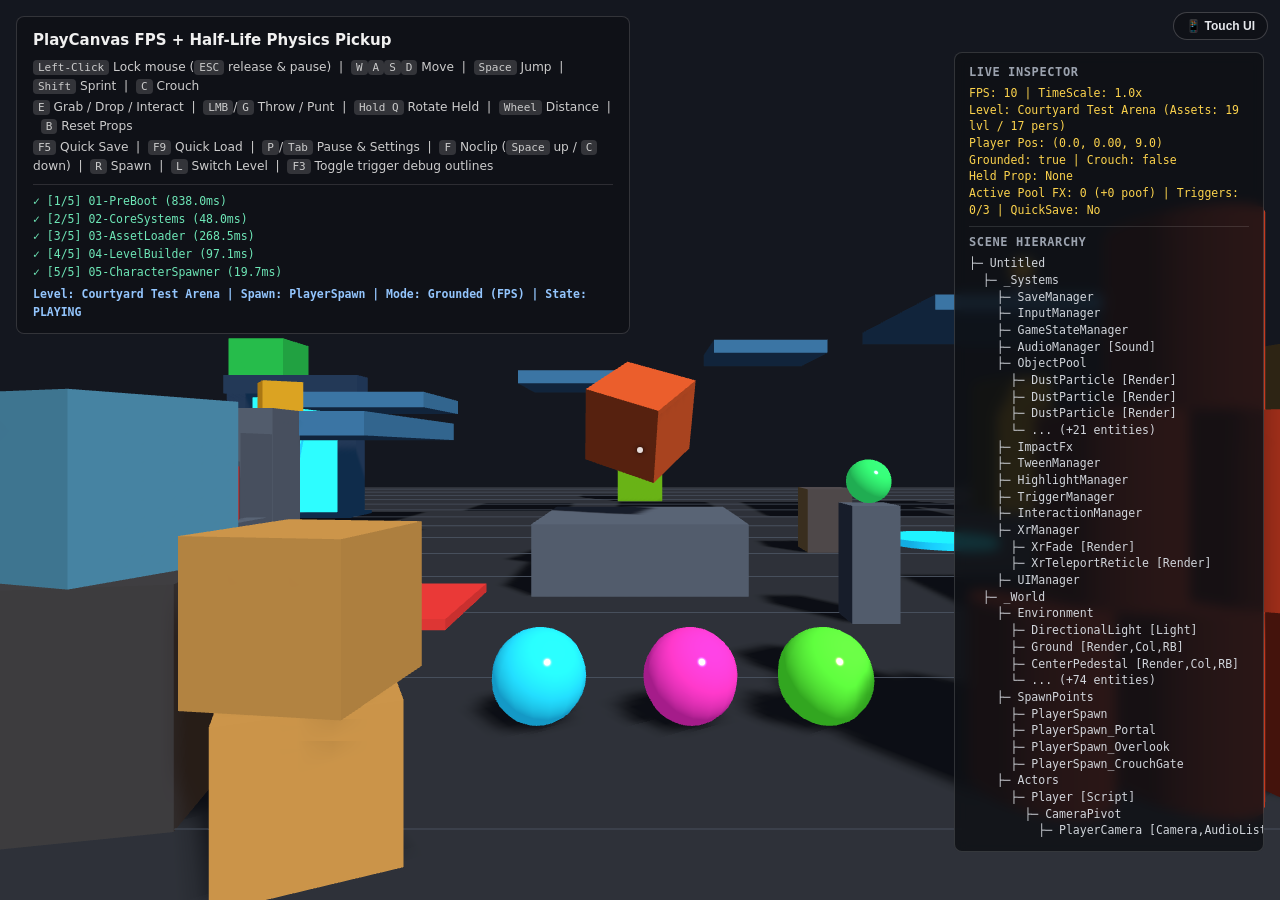
==== commit ffc618e2: "VR: Meta-style hand-tracking teleport (L pose + pinch) and fade-to-black blink" ====
--- a/index.html
+++ b/index.html
@@ -30,7 +30,7 @@
       }
     });
   </script>
-  <script type="module" crossorigin src="./assets/main-h3a6uPcO.js"></script>
+  <script type="module" crossorigin src="./assets/main-BiD3w2cn.js"></script>
   <link rel="stylesheet" crossorigin href="./assets/main-D4LRnLMg.css">
 </head>
 <body>
